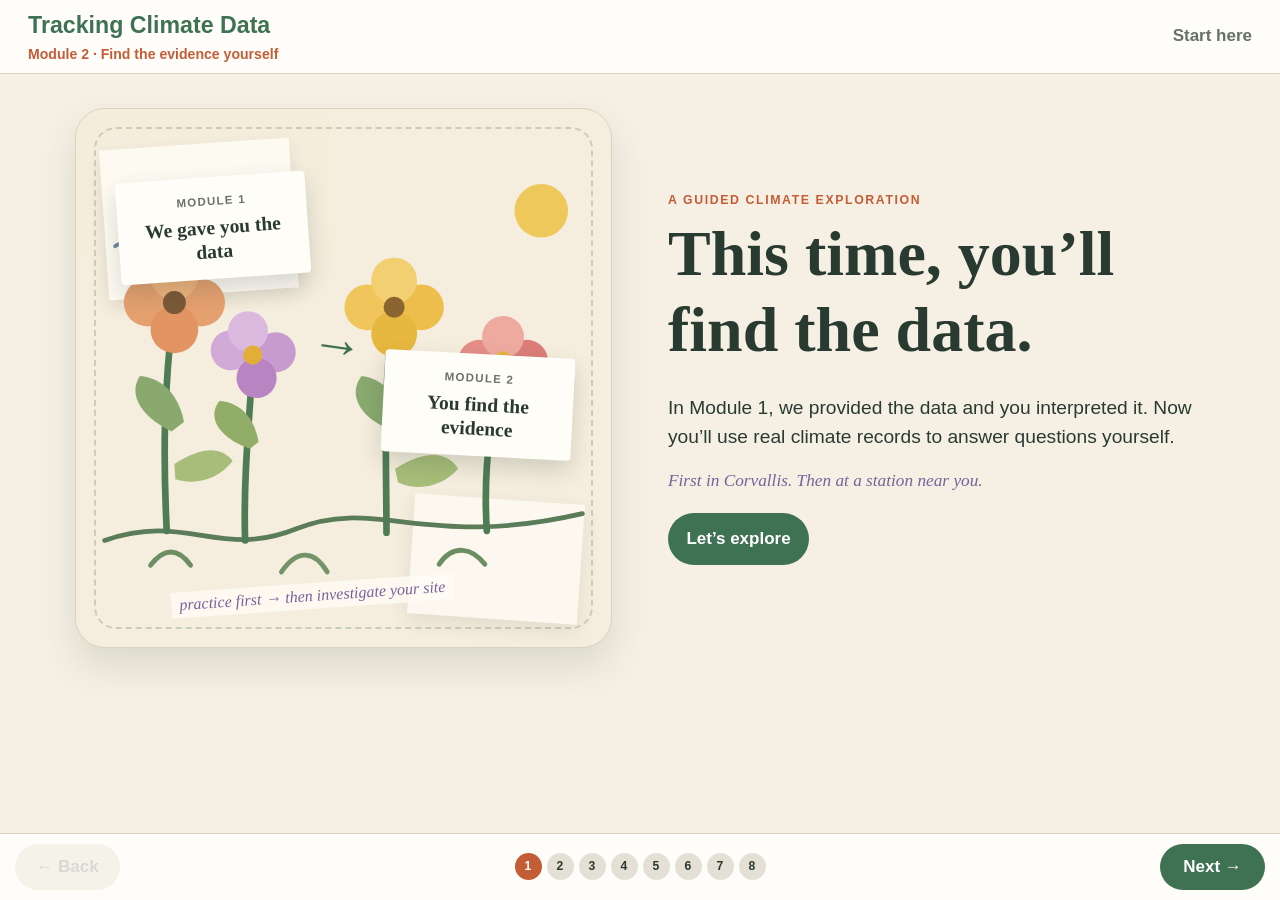
==== index.html @ 6764ec67 "Add files via upload" ====
<!doctype html><html lang="en"><head><meta charset="utf-8"><meta name="viewport" content="width=device-width,initial-scale=1">
<title>Tracking Climate Data</title><link rel="stylesheet" href="styles.css"></head><body>
<a class="skip" href="#main">Skip to activity</a>
<header class="top"><div><strong>Tracking Climate Data</strong><span>Module 2 · Find the evidence yourself</span></div><span id="stepName">Start here</span></header>
<main id="main">

<section class="page active intro-page" data-page="0">
 <div class="intro-illustration" aria-hidden="true">
   <div class="paper-layer paper-a"></div>
   <div class="paper-layer paper-b"></div>

   <svg class="garden-svg" viewBox="0 0 560 520" role="presentation">
     <path d="M30 430 C115 400 150 450 230 418 C315 384 365 440 530 402" fill="none" stroke="#5b7c59" stroke-width="5" stroke-linecap="round"/>
     <path d="M95 420 C91 340 92 272 102 190" fill="none" stroke="#4f7b55" stroke-width="7" stroke-linecap="round"/>
     <path d="M177 430 C175 360 182 300 185 242" fill="none" stroke="#4f7b55" stroke-width="7" stroke-linecap="round"/>
     <path d="M325 422 C325 350 321 270 332 195" fill="none" stroke="#4f7b55" stroke-width="7" stroke-linecap="round"/>
     <path d="M430 420 C426 356 433 302 447 248" fill="none" stroke="#4f7b55" stroke-width="7" stroke-linecap="round"/>

     <path d="M100 316 C65 299 55 275 67 258 C91 260 108 279 113 306" fill="#89a96f"/>
     <path d="M103 350 C135 330 153 333 164 347 C150 365 127 373 104 366" fill="#a7bd79"/>
     <path d="M182 334 C146 321 138 299 150 284 C171 285 187 301 191 327" fill="#92ad68"/>
     <path d="M330 315 C292 299 286 274 299 258 C323 261 340 281 341 308" fill="#89a96f"/>
     <path d="M334 355 C369 333 390 339 400 355 C385 372 360 380 337 369" fill="#a7bd79"/>
     <path d="M444 332 C408 318 402 294 414 279 C438 282 452 300 456 327" fill="#94b078"/>

     <g transform="translate(103 181)">
       <circle r="22" fill="#d88f61"/>
       <circle cx="-28" cy="0" r="25" fill="#e4a06f"/>
       <circle cx="28" cy="0" r="25" fill="#e4a06f"/>
       <circle cx="0" cy="-28" r="25" fill="#efb37c"/>
       <circle cx="0" cy="28" r="25" fill="#e39463"/>
       <circle r="12" fill="#7a5938"/>
     </g>

     <g transform="translate(185 236)">
       <circle r="18" fill="#c192c8"/>
       <circle cx="-23" cy="-5" r="21" fill="#d1a9d6"/>
       <circle cx="24" cy="-3" r="21" fill="#c89bcf"/>
       <circle cx="-5" cy="-25" r="21" fill="#dbb9df"/>
       <circle cx="4" cy="24" r="21" fill="#b984c2"/>
       <circle r="10" fill="#e3ad39"/>
     </g>

     <g transform="translate(333 186)">
       <circle r="20" fill="#e3ad39"/>
       <circle cx="-28" cy="0" r="24" fill="#f0c65c"/>
       <circle cx="28" cy="0" r="24" fill="#edbe4b"/>
       <circle cx="0" cy="-28" r="24" fill="#f2cf70"/>
       <circle cx="0" cy="28" r="24" fill="#e7b83f"/>
       <circle r="11" fill="#8b6530"/>
     </g>

     <g transform="translate(447 242)">
       <circle r="18" fill="#d96f6a"/>
       <circle cx="-25" cy="0" r="22" fill="#e58e88"/>
       <circle cx="25" cy="0" r="22" fill="#dc7d78"/>
       <circle cx="0" cy="-25" r="22" fill="#efaaa0"/>
       <circle cx="0" cy="25" r="22" fill="#d96f6a"/>
       <circle r="10" fill="#e8b242"/>
     </g>

     <path d="M78 456 C92 438 106 437 120 456" fill="none" stroke="#6d8e62" stroke-width="5" stroke-linecap="round"/>
     <path d="M215 463 C232 438 250 441 263 463" fill="none" stroke="#739468" stroke-width="5" stroke-linecap="round"/>
     <path d="M380 455 C395 433 415 438 428 455" fill="none" stroke="#6d8e62" stroke-width="5" stroke-linecap="round"/>

     <path d="M41 122 q18 -12 36 0" fill="none" stroke="#6a88a5" stroke-width="4" stroke-linecap="round"/>
     <path d="M49 106 q15 -10 30 0" fill="none" stroke="#6a88a5" stroke-width="4" stroke-linecap="round"/>
     <circle cx="487" cy="85" r="28" fill="#efc85c"/>
     <g fill="#ffffff" opacity=".92">
       <circle cx="130" cy="88" r="23"/><circle cx="157" cy="84" r="30"/><circle cx="185" cy="92" r="22"/>
     </g>
   </svg>

   <div class="intro-card intro-card-one">
     <span>MODULE 1</span>
     <strong>We gave you the data</strong>
   </div>
   <div class="hand-arrow">→</div>
   <div class="intro-card intro-card-two">
     <span>MODULE 2</span>
     <strong>You find the evidence</strong>
   </div>
   <div class="pencil-note">practice first → then investigate your site</div>
 </div>

 <div class="hero-copy">
   <p class="eyebrow">A guided climate exploration</p>
   <h1>This time, you’ll find the data.</h1>
   <p class="lead">In Module 1, we provided the data and you interpreted it. Now you’ll use real climate records to answer questions yourself.</p>
   <p class="intro-kicker">First in Corvallis. Then at a station near you.</p>
   <button class="primary start">Let’s explore</button>
 </div>
</section>

<section class="page" data-page="1"><div class="wrap floral">
 <div class="flower-corner floral-sprig" aria-hidden="true">
<svg viewBox="0 0 180 150"><path d="M90 145 C92 105 84 70 99 35" fill="none" stroke="#5b7c59" stroke-width="6"/><path d="M90 95 C63 85 55 68 62 55 C81 57 94 69 99 89" fill="#91ad72"/><g transform="translate(101 33)"><circle cx="-18" cy="0" r="18" fill="#e59c78"/><circle cx="18" cy="0" r="18" fill="#d77e69"/><circle cx="0" cy="-18" r="18" fill="#efb091"/><circle cx="0" cy="18" r="18" fill="#d98973"/><circle r="9" fill="#e5b13d"/></g></svg>
</div>
 <p class="eyebrow">Step 1 · Meet the record</p><h1>Start with a weather station</h1>
 <p class="lead short">Weather stations collect observations year after year. Over time, those observations let us explore <strong>how climate has changed.</strong></p>
 <div class="practice-card"><span class="pin">⌖</span><div><small>OUR PRACTICE STATION</small><strong>Corvallis State University</strong><p>We’ll practice here before you choose a station near your own garden.</p></div></div>
 <div class="questions-preview"><p class="hand">Three questions to investigate</p>
  <div><span>🌡️</span><strong>Temperature</strong><p>Has it changed over time?</p></div>
  <div><span>💧</span><strong>Precipitation</strong><p>Has it changed over time?</p></div>
  <div><span>🌱</span><strong>Spring freeze</strong><p>Has its timing changed?</p></div>
 </div>
</div></section>

<section class="page" data-page="2"><div class="wrap floral">
 <div class="leaf-corner floral-sprig" aria-hidden="true">
<svg viewBox="0 0 180 150"><path d="M55 145 C72 103 88 73 123 34" fill="none" stroke="#5b7c59" stroke-width="6"/><path d="M76 102 C47 91 39 72 48 60 C66 60 81 73 87 94" fill="#8daa72"/><path d="M100 76 C124 58 141 61 150 72 C139 88 121 96 103 91" fill="#a3ba79"/><g transform="translate(125 34)"><circle cx="-16" cy="0" r="16" fill="#c99ace"/><circle cx="16" cy="0" r="16" fill="#b985c0"/><circle cx="0" cy="-16" r="16" fill="#d8b2dc"/><circle cx="0" cy="16" r="16" fill="#c18fc8"/><circle r="8" fill="#e4ae3c"/></g></svg>
</div>
 <p class="eyebrow">Step 2 · A quick tour</p><h1>See how xmACIS works</h1>
 <p class="lead short">The video shows you around the tool. <strong>You don’t need to memorize the steps.</strong> We’ll give you the exact settings for each question.</p>
 <div class="video-card"><iframe title="How to explore climate data using xmACIS" src="https://cdnapisec.kaltura.com/p/391241/embedPlaykitJs/uiconf_id/44855082?iframeembed=true&entry_id=1_ipztpux2" allow="autoplay; fullscreen; encrypted-media" allowfullscreen></iframe></div>
 <div class="sticky-note">Keep this activity open while you work in xmACIS. You can come back to the video anytime.</div>
</div></section>

<section class="page" data-page="3"><div class="wrap">
 <div class="mission-heading temp"><div class="flower-line" aria-hidden="true">✿ ─── ❀</div><p class="eyebrow">Corvallis · Question 1</p><h1>Has temperature changed over time?</h1></div>
 <div class="research-grid"><div class="recipe">
  <span class="tape" aria-hidden="true"></span><p class="hand">Set up your graph</p>
  <ol><li><b>Station</b><span>Corvallis State University</span></li><li><b>Product</b><span>Seasonal Time Series</span></li><li><b>Variable</b><span>Average Temperature</span></li><li><b>Season</b><span>Annual</span></li><li><b>Years</b><span>Use the longest available record</span></li><li><b>Graph</b><span>Turn on the trend line</span></li></ol>
  <a class="primary linkbtn" href="https://xmacis.rcc-acis.org/" target="_blank" rel="noopener">Open xmACIS ↗</a>
 </div><div class="observe-card"><span class="stamp">Look at your graph</span><h2>What does the long-term record suggest?</h2>
 <div class="answers" data-q="temp"><button data-ok="true">Overall temperatures have increased</button><button>Overall temperatures have decreased</button><button>No clear long-term change</button><button>I’m not sure</button></div><div class="feedback" id="temp-feedback"></div>
 </div></div>
</div></section>

<section class="page" data-page="4"><div class="wrap">
 <div class="mission-heading rain"><div class="flower-line" aria-hidden="true">❀ ─── ✿</div><p class="eyebrow">Corvallis · Question 2</p><h1>Has precipitation changed over time?</h1></div>
 <div class="research-grid"><div class="recipe">
  <span class="tape"></span><p class="hand">Keep most settings</p><div class="keep">Same station · Same long record</div>
  <p class="change-label">CHANGE THIS:</p><div class="setting-change"><small>Variable</small><strong>Total Precipitation</strong></div>
  <p class="hint">Look across the whole record. Don’t let one especially wet or dry year make the decision for you.</p>
  <a class="primary linkbtn" href="https://xmacis.rcc-acis.org/" target="_blank" rel="noopener">Back to xmACIS ↗</a>
 </div><div class="observe-card"><span class="stamp">Look at your graph</span><h2>Which description fits best?</h2>
 <div class="answers" data-q="precip"><button>Overall precipitation has increased</button><button>Overall precipitation has decreased</button><button data-ok="true">There is lots of year-to-year variability and the long-term change is less clear</button><button>I’m not sure</button></div><div class="feedback" id="precip-feedback"></div>
 </div></div>
</div></section>

<section class="page" data-page="5"><div class="wrap">
 <div class="mission-heading frost"><div class="flower-line" aria-hidden="true">🌱 ─── ✿</div><p class="eyebrow">Corvallis · Question 3</p><h1>Has the last spring freeze shifted?</h1></div>
 <div class="research-grid"><div class="recipe">
  <span class="tape"></span><p class="hand">Try a different view</p>
  <ol><li><b>Product</b><span>First/Last Dates</span></li><li><b>Temperature</b><span>Minimum temperature</span></li><li><b>Threshold</b><span>≤ 32°F</span></li><li><b>Occurrence</b><span>Last occurrence</span></li><li><b>Graph</b><span>Show the trend</span></li></ol>
  <a class="primary linkbtn" href="https://xmacis.rcc-acis.org/" target="_blank" rel="noopener">Open xmACIS ↗</a>
 </div><div class="observe-card"><span class="stamp">Look across the years</span><h2>What do you notice about the timing?</h2>
 <div class="answers" data-q="frost"><button>It has generally shifted earlier</button><button>It has generally shifted later</button><button>It varies a lot and I don’t see a clear shift</button><button>I’m not sure yet</button></div>
 <div class="feedback" id="frost-feedback"></div><p class="gentle">There may not be a perfectly tidy pattern. That’s okay—climate records often contain plenty of year-to-year variability.</p>
 </div></div>
</div></section>

<section class="page" data-page="6"><div class="wrap floral">
 <div class="bouquet floral-border" aria-hidden="true">
<svg viewBox="0 0 500 110">
<path d="M30 90 C130 55 195 105 278 72 C355 41 398 84 470 52" fill="none" stroke="#6f9165" stroke-width="5" stroke-linecap="round"/>
<g transform="translate(95 65)"><circle cx="-18" cy="0" r="18" fill="#e4a17b"/><circle cx="18" cy="0" r="18" fill="#d77e69"/><circle cx="0" cy="-18" r="18" fill="#efb28e"/><circle cx="0" cy="18" r="18" fill="#d98b72"/><circle r="8" fill="#e2af3e"/></g>
<g transform="translate(255 63)"><circle cx="-18" cy="0" r="18" fill="#c99ace"/><circle cx="18" cy="0" r="18" fill="#b985c0"/><circle cx="0" cy="-18" r="18" fill="#d8b2dc"/><circle cx="0" cy="18" r="18" fill="#c18fc8"/><circle r="8" fill="#e4ae3c"/></g>
<g transform="translate(410 48)"><circle cx="-18" cy="0" r="18" fill="#efc459"/><circle cx="18" cy="0" r="18" fill="#e5b43d"/><circle cx="0" cy="-18" r="18" fill="#f2d278"/><circle cx="0" cy="18" r="18" fill="#e7ba43"/><circle r="8" fill="#876331"/></g>
</svg></div><p class="eyebrow">Your turn · Bring it home</p><h1>Explore climate change near your garden</h1>
 <p class="lead short">Choose a station near your garden or community. Use the same three questions you practiced with Corvallis.</p>
 <div class="own-tool"><div><p class="hand">Need a reminder?</p><p>The settings are included beside every question below.</p></div><a class="primary linkbtn" href="https://xmacis.rcc-acis.org/" target="_blank" rel="noopener">Find my station ↗</a></div>
 <div class="journal"><span class="stamp">My Field Notebook</span><h2>Climate changes near my garden</h2>
  <label class="textlabel">My station or location<input id="station" type="text" placeholder="Station name or nearby community"></label>
  <div class="local-q"><div class="q-icon">🌡️</div><div><h3>Temperature over time</h3><p class="mini-recipe"><b>Seasonal Time Series</b> → Average Temperature → Annual → longest record → trend</p>
   <fieldset><legend>My record shows:</legend><label><input type="radio" name="lt" value="increased"> Overall increase</label><label><input type="radio" name="lt" value="decreased"> Overall decrease</label><label><input type="radio" name="lt" value="unclear"> No clear trend</label><label><input type="radio" name="lt" value="unsure"> I’m not sure</label></fieldset></div></div>
  <div class="local-q"><div class="q-icon">💧</div><div><h3>Precipitation over time</h3><p class="mini-recipe"><b>Seasonal Time Series</b> → Total Precipitation → Annual → longest record → trend</p>
   <fieldset><legend>My record shows:</legend><label><input type="radio" name="lp" value="increased"> Overall increase</label><label><input type="radio" name="lp" value="decreased"> Overall decrease</label><label><input type="radio" name="lp" value="variable"> Mostly variability / no clear trend</label><label><input type="radio" name="lp" value="unsure"> I’m not sure</label></fieldset></div></div>
  <div class="local-q"><div class="q-icon">🌱</div><div><h3>Last spring freeze</h3><p class="mini-recipe"><b>First/Last Dates</b> → Minimum Temperature → ≤32°F → Last occurrence → trend</p>
   <fieldset><legend>My record shows:</legend><label><input type="radio" name="lf" value="earlier"> Generally earlier</label><label><input type="radio" name="lf" value="later"> Generally later</label><label><input type="radio" name="lf" value="unclear"> No clear shift</label><label><input type="radio" name="lf" value="unavailable"> I couldn’t tell from this record</label></fieldset></div></div>
  <label class="textlabel">What change or pattern stood out most?<textarea id="standout" rows="3"></textarea></label>
  <label class="textlabel">What question does this raise about gardening at your site?<textarea id="gardenq" rows="3"></textarea></label>
  <button class="primary" id="save">Save to my Field Notebook</button><div id="saved" aria-live="polite"></div>
 </div>
</div></section>

<section class="page" data-page="7"><div class="finish">
 <div class="finish-garden" aria-hidden="true">🌱 ✿ ❀ ✿ 🌱</div><p class="eyebrow">You found the evidence</p><h1>Your climate record has a story.</h1>
 <p class="lead">You used real station data to look for changes in temperature, precipitation, and seasonal timing—first with guidance, then at your own site.</p>
 <div class="next-box"><span>COMING NEXT</span><strong>What might those changes mean for garden plants?</strong><p>In Module 3, you’ll connect temperature, precipitation, seasonal shifts, and weather extremes to plant responses.</p></div>
 <button class="secondary restart">Explore again</button>
</div></section>
</main>
<nav class="nav"><button id="back">← Back</button><ol aria-label="Progress"><li class="on">1</li><li>2</li><li>3</li><li>4</li><li>5</li><li>6</li><li>7</li><li>8</li></ol><button id="next">Next →</button></nav>
<script src="app.js"></script></body></html>
---- styles.css ----
:root{--ink:#293b31;--green:#3e7252;--orange:#c45c35;--blue:#4f8293;--gold:#dfa936;--paper:#fffdf7;--cream:#f6f0e4;--pink:#f2d8d2;--lav:#e7dff0;--line:#d8d0c0;--muted:#687168}*{box-sizing:border-box}body{margin:0;background:var(--cream);color:var(--ink);font:17px/1.55 Arial,sans-serif}.skip{position:absolute;left:-9999px}.skip:focus{left:10px;top:10px;background:#fff;padding:10px;z-index:99}.top{height:74px;background:#fffdf9;border-bottom:1px solid var(--line);display:flex;justify-content:space-between;align-items:center;padding:10px 28px}.top div{display:flex;flex-direction:column}.top strong{font-size:1.45rem;color:var(--green)}.top div span{font-size:.88rem;color:var(--orange);font-weight:700}.top>span{font-weight:800;color:var(--muted)}.page{display:none;padding:28px 25px 105px}.page.active{display:block}.wrap{max-width:1050px;margin:auto;position:relative}.eyebrow{text-transform:uppercase;letter-spacing:.13em;color:var(--orange);font-size:.77rem;font-weight:900;margin:0 0 6px}h1,h2,h3{line-height:1.18}h1{font-family:Georgia,serif;font-size:clamp(2.15rem,4vw,3.4rem);margin:.1em 0 .4em}.lead{font-size:1.2rem}.short{max-width:780px}.hand{font:italic 1.25rem Georgia,serif;color:var(--purple,#75639a);font-weight:700}.primary,.secondary,.answers button{font:inherit;font-weight:800;cursor:pointer}.primary{display:inline-block;border:0;border-radius:999px;background:var(--green);color:#fff;padding:.8rem 1.15rem}.secondary{border:2px solid var(--green);background:white;color:var(--green);border-radius:999px;padding:.75rem 1rem}.linkbtn{text-decoration:none}.hero-copy h1{font-size:clamp(2.7rem,5vw,4.3rem)}.scribble{font:italic 1.1rem Georgia;color:#75639a;margin:20px 0}.sun{position:absolute;right:30px;top:25px;font-size:4rem;color:var(--gold)}.cloud{position:absolute;left:40px;top:35px;font-size:4rem;color:white}.stem{position:absolute;bottom:0;width:80px;height:170px;z-index:1}.stem i{position:absolute;width:6px;height:140px;background:var(--green);bottom:0;left:37px}.stem b{position:absolute;font-size:3.8rem;color:var(--orange);top:-10px}.s1{left:12%}.s2{left:40%;height:125px}.s2 b{color:#b58ac5}.s3{right:7%;height:150px}.s3 b{color:#e0a629}.note{position:absolute;background:var(--paper);padding:18px 22px;text-align:center;box-shadow:0 9px 22px #293b3128;z-index:3;font-size:.78rem;letter-spacing:.06em}.note strong{font:700 1.25rem/1.2 Georgia,serif;letter-spacing:0}.n1{left:8%;top:25%;transform:rotate(-5deg)}.n2{right:7%;top:49%;transform:rotate(4deg)}.arrow{position:absolute;left:46%;top:42%;font-size:3.5rem;color:var(--green);font-weight:900;z-index:3}.floral{min-height:520px}.flower-corner{position:absolute;right:15px;top:0;font-size:5rem;color:#d89578;transform:rotate(10deg);opacity:.8}.flower-corner span{font-size:3rem;color:#aa85b7}.leaf-corner{position:absolute;right:20px;top:-15px;font-size:8rem;color:#8aaa77;opacity:.45}.practice-card{max-width:700px;background:var(--paper);border-radius:20px;padding:18px 22px;display:flex;gap:18px;align-items:center;border:1px solid var(--line);box-shadow:0 8px 18px #293b3112}.pin{font-size:2.8rem;color:var(--orange)}.practice-card small{display:block;font-weight:900;letter-spacing:.1em;color:var(--muted)}.practice-card strong{display:block;font:700 1.5rem Georgia}.practice-card p{margin:.3rem 0}.questions-preview{display:grid;grid-template-columns:repeat(3,1fr);gap:14px;margin-top:28px}.questions-preview>.hand{grid-column:1/-1;margin:0}.questions-preview div{background:var(--paper);border-radius:18px;padding:18px;border-bottom:5px solid var(--gold);box-shadow:0 7px 16px #293b3112}.questions-preview span{font-size:2rem}.questions-preview strong{display:block;font-size:1.15rem}.questions-preview p{margin:.2rem 0}.video-card{max-width:900px;background:var(--paper);border:1px solid var(--line);border-radius:22px;padding:12px;box-shadow:0 9px 20px #293b3115}.video-card iframe{width:100%;aspect-ratio:16/9;border:0;border-radius:14px;display:block}.sticky-note{background:#fff0b8;max-width:430px;padding:14px 18px;margin:18px 0 0 auto;transform:rotate(-1deg);box-shadow:0 6px 13px #293b3115;font:italic 1rem Georgia}.mission-heading{padding-left:18px;border-left:7px solid var(--orange);margin-bottom:22px}.mission-heading.rain{border-color:var(--blue)}.mission-heading.frost{border-color:var(--green)}.flower-line{font-size:1.2rem;color:#c97969;letter-spacing:.25em}.research-grid{display:grid;grid-template-columns:.9fr 1.1fr;gap:25px;align-items:start}.recipe,.observe-card{background:var(--paper);border:1px solid var(--line);border-radius:22px;box-shadow:0 10px 23px #293b3115}.recipe{padding:22px;position:relative;transform:rotate(-.35deg)}.tape{position:absolute;width:85px;height:24px;background:#eadca8aa;top:-11px;left:calc(50% - 42px);transform:rotate(2deg)}.recipe ol{list-style:none;padding:0}.recipe li{display:grid;grid-template-columns:105px 1fr;padding:9px 0;border-bottom:1px dashed #d9d0bf}.recipe li b{color:var(--orange)}.keep{background:#e7efe5;padding:12px;border-radius:12px;font-weight:800}.change-label{font-size:.73rem;letter-spacing:.12em;font-weight:900;color:var(--orange);margin:18px 0 5px}.setting-change{background:#e5eff2;border-radius:14px;padding:14px}.setting-change small{display:block}.setting-change strong{font-size:1.25rem}.hint,.gentle{font:italic .98rem Georgia;color:var(--muted)}.observe-card{padding:24px}.stamp{display:inline-block;background:var(--orange);color:white;padding:5px 8px;border-radius:4px;font-size:.7rem;letter-spacing:.1em;text-transform:uppercase;font-weight:900;transform:rotate(-1deg)}.answers{display:grid;gap:9px}.answers button{border:2px solid transparent;background:#f3efe7;color:var(--ink);padding:12px 14px;text-align:left;border-radius:13px}.answers button.correct{background:#e5f1e7;border-color:var(--green)}.answers button.wrong{background:#f7e6e1;border-color:#ad523d}.feedback{margin-top:12px}.bouquet{font-size:3rem;color:#c87769;letter-spacing:.3em}.own-tool{display:flex;justify-content:space-between;align-items:center;background:#e8efe4;border-radius:18px;padding:14px 18px;margin:18px 0}.own-tool p{margin:.1rem}.journal{background:var(--paper);border:1px solid var(--line);border-radius:25px;padding:25px;border-top:8px solid var(--gold);box-shadow:0 12px 28px #293b3117}.journal h2{font:700 2rem Georgia}.local-q{display:grid;grid-template-columns:60px 1fr;gap:15px;padding:20px 0;border-top:1px dashed #cfc5b4}.q-icon{font-size:2.4rem}.local-q h3{margin:.2rem 0;font-size:1.35rem}.mini-recipe{background:#edf2e9;border-radius:10px;padding:9px 12px;font-size:.92rem}.journal fieldset{border:0;padding:0;margin:10px 0}.journal legend{font-weight:900}.journal fieldset label{display:inline-block;background:#f2efe7;border-radius:999px;padding:7px 10px;margin:5px 4px 0 0;cursor:pointer}.textlabel{display:block;font-weight:900;margin:18px 0}.textlabel input,.textlabel textarea{display:block;width:100%;margin-top:6px;padding:11px;border:2px solid #cfc6b6;border-radius:10px;font:inherit}.finish{max-width:850px;margin:35px auto;background:var(--paper);border-radius:30px;padding:35px;text-align:center;box-shadow:0 15px 35px #293b311c}.finish-garden{font-size:2.6rem;letter-spacing:.25em}.next-box{background:#e7efe5;border-radius:18px;padding:18px;text-align:left;margin:25px 0}.next-box span{font-size:.72rem;letter-spacing:.12em;font-weight:900;color:var(--orange)}.next-box strong{display:block;font:700 1.45rem Georgia;margin:4px 0}.nav{position:fixed;bottom:0;left:0;right:0;display:grid;grid-template-columns:105px 1fr 105px;align-items:center;background:#fffdf9f8;border-top:1px solid var(--line);padding:10px 15px;z-index:20}.nav button{border:0;border-radius:999px;padding:10px;font:inherit;font-weight:800;background:#e5e0d5}.nav #next{background:var(--green);color:#fff}.nav button:disabled{opacity:.4}.nav ol{display:flex;list-style:none;justify-content:center;gap:5px;margin:0;padding:0}.nav li{width:27px;height:27px;border-radius:50%;display:grid;place-items:center;background:#e5e0d5;font-size:.76rem;font-weight:900}.nav li.on{background:var(--orange);color:#fff}button:focus-visible,a:focus-visible,input:focus-visible,textarea:focus-visible{outline:3px solid #6d4bc0;outline-offset:2px}@media(max-width:760px){.page{padding:20px 14px 100px}.garden-art{height:310px;margin-bottom:25px}.research-grid,.questions-preview{grid-template-columns:1fr}.questions-preview>.hand{grid-column:auto}.own-tool{display:block}.own-tool .linkbtn{margin-top:10px}.top{padding:9px 13px}.top div span{display:none}.nav{grid-template-columns:72px 1fr 72px;padding:8px 4px}.nav li{width:20px;height:20px;font-size:.68rem}.recipe{transform:none}.local-q{grid-template-columns:1fr}.q-icon{font-size:2rem}}@media(prefers-reduced-motion:reduce){*{scroll-behavior:auto!important}}
/* --- v2 layout correction + illustrated field-journal treatment --- */
.intro-page.active{
  max-width:1180px;
  margin:0 auto;
  min-height:650px;
  display:grid;
  grid-template-columns:minmax(460px, 1fr) minmax(460px, 1fr);
  gap:56px;
  align-items:center;
  padding-top:34px;
}
.intro-illustration{
  position:relative;
  min-width:0;
  height:540px;
  border-radius:30px;
  overflow:hidden;
  background:#f5eddd;
  box-shadow:0 18px 38px rgba(41,59,49,.13);
  border:1px solid #ddd1bc;
}
.intro-illustration:after{
  content:"";
  position:absolute;
  inset:18px;
  border:2px dashed rgba(90,123,86,.27);
  border-radius:22px;
  pointer-events:none;
}
.paper-layer{
  position:absolute;
  background:#fffdf7;
  box-shadow:0 7px 18px rgba(41,59,49,.12);
}
.paper-a{width:190px;height:150px;left:28px;top:35px;transform:rotate(-4deg);opacity:.8}
.paper-b{width:170px;height:120px;right:30px;bottom:28px;transform:rotate(4deg);opacity:.72}
.garden-svg{position:absolute;inset:0;width:100%;height:100%;z-index:1}
.intro-card{
  position:absolute;
  z-index:4;
  background:#fffdf8;
  width:190px;
  padding:16px 18px;
  border-radius:4px;
  box-shadow:0 10px 22px rgba(41,59,49,.18);
  text-align:center;
}
.intro-card span{
  display:block;
  font-size:.72rem;
  letter-spacing:.11em;
  font-weight:900;
  color:#6b736b;
  margin-bottom:5px;
}
.intro-card strong{
  display:block;
  font:700 1.22rem/1.22 Georgia,serif;
  color:#293b31;
}
.intro-card-one{left:42px;top:68px;transform:rotate(-4deg)}
.intro-card-two{right:38px;top:245px;transform:rotate(3deg)}
.hand-arrow{
  position:absolute;
  z-index:5;
  left:44%;
  top:205px;
  font:700 3.3rem Georgia,serif;
  color:#3e7252;
  transform:rotate(8deg);
}
.pencil-note{
  position:absolute;
  z-index:4;
  left:95px;
  bottom:38px;
  font:italic 1rem Georgia,serif;
  color:#75639a;
  transform:rotate(-4deg);
  background:#fffdf7cc;
  padding:4px 8px;
}
.hero-copy{
  min-width:0;
  max-width:560px;
  justify-self:start;
}
.hero-copy .lead{
  max-width:530px;
  font-size:1.2rem;
  line-height:1.55;
}
.intro-kicker{
  font:italic 1.08rem Georgia,serif;
  color:#75639a;
  margin:18px 0 22px;
}
.floral-sprig{
  width:150px;
  height:130px;
  opacity:.9;
  pointer-events:none;
}
.floral-sprig svg,.floral-border svg{width:100%;height:100%;display:block}
.flower-corner{right:-5px;top:-10px}
.leaf-corner{right:-8px;top:-16px}
.floral-border{
  width:min(520px,92%);
  height:105px;
  margin:-5px auto 0;
}
.mission-heading{
  position:relative;
  overflow:visible;
}
.mission-heading:after{
  content:"";
  position:absolute;
  width:64px;height:64px;
  right:14px;top:-3px;
  border-radius:50% 48% 50% 45%;
  background:
    radial-gradient(circle at center,#e5b13d 0 13%,transparent 14%),
    radial-gradient(circle at 50% 10%,#e6a080 0 18%,transparent 19%),
    radial-gradient(circle at 87% 38%,#d98472 0 18%,transparent 19%),
    radial-gradient(circle at 73% 82%,#e5a18a 0 18%,transparent 19%),
    radial-gradient(circle at 26% 82%,#c89acb 0 18%,transparent 19%),
    radial-gradient(circle at 12% 38%,#d7b0d8 0 18%,transparent 19%);
  opacity:.86;
  transform:rotate(8deg);
}
.questions-preview div:nth-of-type(1){border-bottom-color:#d98472}
.questions-preview div:nth-of-type(2){border-bottom-color:#4f8293}
.questions-preview div:nth-of-type(3){border-bottom-color:#88a96f}

@media(max-width:980px){
  .intro-page.active{
    grid-template-columns:1fr;
    max-width:800px;
    gap:30px;
  }
  .intro-illustration{height:450px}
  .hero-copy{max-width:none}
}
@media(max-width:620px){
  .intro-page.active{padding:18px 14px 100px;display:block}
  .intro-illustration{height:360px;margin-bottom:26px}
  .intro-card{width:150px;padding:11px}
  .intro-card strong{font-size:1rem}
  .intro-card-one{left:22px;top:48px}
  .intro-card-two{right:20px;top:175px}
  .hand-arrow{left:45%;top:145px;font-size:2.5rem}
  .pencil-note{left:28px;bottom:20px;font-size:.87rem}
}
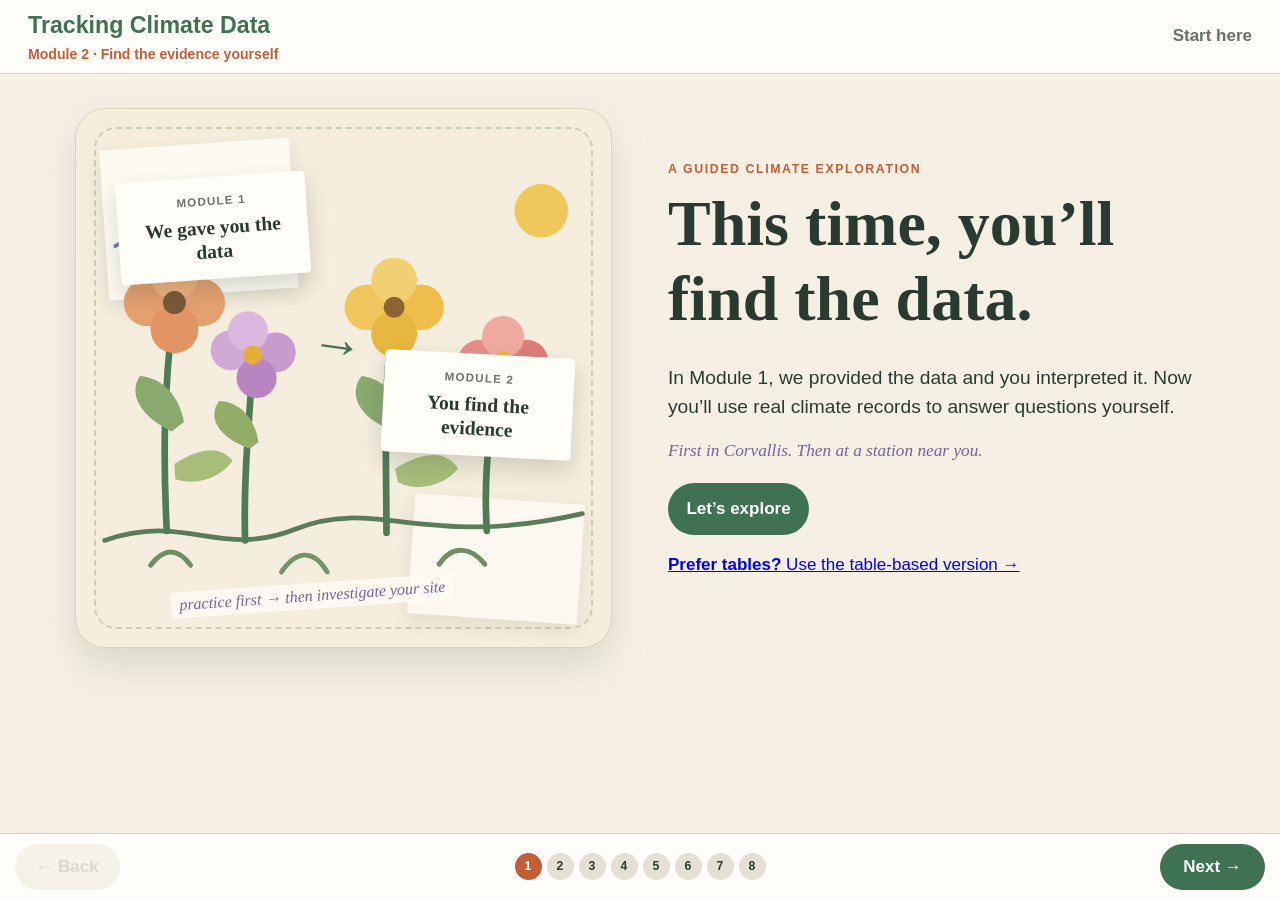
==== commit 94dd1630: "Add files via upload" ====
--- a/index.html
+++ b/index.html
@@ -89,6 +89,7 @@
    <p class="lead">In Module 1, we provided the data and you interpreted it. Now you’ll use real climate records to answer questions yourself.</p>
    <p class="intro-kicker">First in Corvallis. Then at a station near you.</p>
    <button class="primary start">Let’s explore</button>
+<p class="alt-route"><a href="table/index.html"><strong>Prefer tables?</strong> Use the table-based version →</a></p>
  </div>
 </section>
 
@@ -102,7 +103,7 @@
  <div class="questions-preview"><p class="hand">Three questions to investigate</p>
   <div><span>🌡️</span><strong>Temperature</strong><p>Has it changed over time?</p></div>
   <div><span>💧</span><strong>Precipitation</strong><p>Has it changed over time?</p></div>
-  <div><span>🌱</span><strong>Spring freeze</strong><p>Has its timing changed?</p></div>
+  <div><span>🌼</span><strong>Seasons</strong><p>Does temperature change look the same in spring and summer?</p></div>
  </div>
 </div></section>
 
@@ -110,17 +111,26 @@
  <div class="leaf-corner floral-sprig" aria-hidden="true">
 <svg viewBox="0 0 180 150"><path d="M55 145 C72 103 88 73 123 34" fill="none" stroke="#5b7c59" stroke-width="6"/><path d="M76 102 C47 91 39 72 48 60 C66 60 81 73 87 94" fill="#8daa72"/><path d="M100 76 C124 58 141 61 150 72 C139 88 121 96 103 91" fill="#a3ba79"/><g transform="translate(125 34)"><circle cx="-16" cy="0" r="16" fill="#c99ace"/><circle cx="16" cy="0" r="16" fill="#b985c0"/><circle cx="0" cy="-16" r="16" fill="#d8b2dc"/><circle cx="0" cy="16" r="16" fill="#c18fc8"/><circle r="8" fill="#e4ae3c"/></g></svg>
 </div>
- <p class="eyebrow">Step 2 · A quick tour</p><h1>See how xmACIS works</h1>
- <p class="lead short">The video shows you around the tool. <strong>You don’t need to memorize the steps.</strong> We’ll give you the exact settings for each question.</p>
- <div class="video-card"><iframe title="How to explore climate data using xmACIS" src="https://cdnapisec.kaltura.com/p/391241/embedPlaykitJs/uiconf_id/44855082?iframeembed=true&entry_id=1_ipztpux2" allow="autoplay; fullscreen; encrypted-media" allowfullscreen></iframe></div>
- <div class="sticky-note">Keep this activity open while you work in xmACIS. You can come back to the video anytime.</div>
+ <p class="eyebrow">Step 2 · Watch one example</p><h1>See how to find the temperature record</h1>
+ <p class="lead short">Follow along as the video shows how to find <strong>Corvallis State University</strong> and create a <strong>Seasonal Time Series</strong> for annual average temperature.</p>
+ <div class="video-card"><iframe id="kaltura_player" src='https://cdnapisec.kaltura.com/p/391241/embedPlaykitJs/uiconf_id/44855082?iframeembed=true&amp;entry_id=1_53ch9qjz&amp;config%5Bprovider%5D=%7B%22widgetId%22%3A%221_22btb15p%22%7D&amp;config%5Bplayback%5D=%7B%22startTime%22%3A0%7D'  style="width: 400px;height: 225px;border: 0;" allowfullscreen webkitallowfullscreen mozAllowFullScreen allow="autoplay *; fullscreen *; encrypted-media *" sandbox="allow-downloads allow-forms allow-same-origin allow-scripts allow-top-navigation allow-pointer-lock allow-popups allow-modals allow-orientation-lock allow-popups-to-escape-sandbox allow-presentation allow-top-navigation-by-user-activation" title="Module 2 Tracking Climate Data"></iframe></div>
+ <div class="sticky-note"><strong>Next:</strong> you’ll recreate the same graph yourself—then use what you learned to investigate new climate questions.</div>
 </div></section>
 
 <section class="page" data-page="3"><div class="wrap">
  <div class="mission-heading temp"><div class="flower-line" aria-hidden="true">✿ ─── ❀</div><p class="eyebrow">Corvallis · Question 1</p><h1>Has temperature changed over time?</h1></div>
- <div class="research-grid"><div class="recipe">
-  <span class="tape" aria-hidden="true"></span><p class="hand">Set up your graph</p>
-  <ol><li><b>Station</b><span>Corvallis State University</span></li><li><b>Product</b><span>Seasonal Time Series</span></li><li><b>Variable</b><span>Average Temperature</span></li><li><b>Season</b><span>Annual</span></li><li><b>Years</b><span>Use the longest available record</span></li><li><b>Graph</b><span>Turn on the trend line</span></li></ol>
+ <div class="research-grid"><div class="recipe try-card">
+  <span class="tape" aria-hidden="true"></span>
+  <p class="hand">Now you try</p>
+  <h2>Re-create the graph from the video.</h2>
+  <p>Open xmACIS and make the annual average temperature graph for Corvallis yourself.</p>
+  <div class="reminder-box">
+    <span>NEED A REMINDER?</span>
+    <p><strong>Single-Station → Seasonal Time Series</strong></p>
+    <p>Average Temperature → Annual</p>
+    <p>Station Selection: <strong>SEARCH → 97331 → Go → Corvallis State University</strong></p>
+  </div>
+  <p class="hint">Use the long record and display the trend so you can look beyond individual years.</p>
   <a class="primary linkbtn" href="https://xmacis.rcc-acis.org/" target="_blank" rel="noopener">Open xmACIS ↗</a>
  </div><div class="observe-card"><span class="stamp">Look at your graph</span><h2>What does the long-term record suggest?</h2>
  <div class="answers" data-q="temp"><button data-ok="true">Overall temperatures have increased</button><button>Overall temperatures have decreased</button><button>No clear long-term change</button><button>I’m not sure</button></div><div class="feedback" id="temp-feedback"></div>
@@ -128,11 +138,14 @@
 </div></section>
 
 <section class="page" data-page="4"><div class="wrap">
- <div class="mission-heading rain"><div class="flower-line" aria-hidden="true">❀ ─── ✿</div><p class="eyebrow">Corvallis · Question 2</p><h1>Has precipitation changed over time?</h1></div>
+ <div class="mission-heading rain"><div class="flower-line" aria-hidden="true">❀ ─── ✿</div><p class="eyebrow">Corvallis · Question 2</p><h1>Now change the question.</h1><p class="lead short">You know how to create a Seasonal Time Series. Use the same tool to investigate: <strong>Has annual precipitation changed over time in Corvallis?</strong></p></div>
  <div class="research-grid"><div class="recipe">
-  <span class="tape"></span><p class="hand">Keep most settings</p><div class="keep">Same station · Same long record</div>
-  <p class="change-label">CHANGE THIS:</p><div class="setting-change"><small>Variable</small><strong>Total Precipitation</strong></div>
-  <p class="hint">Look across the whole record. Don’t let one especially wet or dry year make the decision for you.</p>
+  <span class="tape"></span>
+  <p class="hand">Use what you just learned</p>
+  <div class="keep"><strong>Keep:</strong> Corvallis State University · Seasonal Time Series · Annual · long record</div>
+  <p class="change-label">CHANGE THE VARIABLE:</p>
+  <div class="setting-change"><small>Choose</small><strong>Total Precipitation</strong></div>
+  <p class="hint">Display the graph and trend again. Look across the whole record rather than focusing on one especially wet or dry year.</p>
   <a class="primary linkbtn" href="https://xmacis.rcc-acis.org/" target="_blank" rel="noopener">Back to xmACIS ↗</a>
  </div><div class="observe-card"><span class="stamp">Look at your graph</span><h2>Which description fits best?</h2>
  <div class="answers" data-q="precip"><button>Overall precipitation has increased</button><button>Overall precipitation has decreased</button><button data-ok="true">There is lots of year-to-year variability and the long-term change is less clear</button><button>I’m not sure</button></div><div class="feedback" id="precip-feedback"></div>
@@ -140,15 +153,20 @@
 </div></section>
 
 <section class="page" data-page="5"><div class="wrap">
- <div class="mission-heading frost"><div class="flower-line" aria-hidden="true">🌱 ─── ✿</div><p class="eyebrow">Corvallis · Question 3</p><h1>Has the last spring freeze shifted?</h1></div>
- <div class="research-grid"><div class="recipe">
-  <span class="tape"></span><p class="hand">Try a different view</p>
-  <ol><li><b>Product</b><span>First/Last Dates</span></li><li><b>Temperature</b><span>Minimum temperature</span></li><li><b>Threshold</b><span>≤ 32°F</span></li><li><b>Occurrence</b><span>Last occurrence</span></li><li><b>Graph</b><span>Show the trend</span></li></ol>
-  <a class="primary linkbtn" href="https://xmacis.rcc-acis.org/" target="_blank" rel="noopener">Open xmACIS ↗</a>
- </div><div class="observe-card"><span class="stamp">Look across the years</span><h2>What do you notice about the timing?</h2>
- <div class="answers" data-q="frost"><button>It has generally shifted earlier</button><button>It has generally shifted later</button><button>It varies a lot and I don’t see a clear shift</button><button>I’m not sure yet</button></div>
- <div class="feedback" id="frost-feedback"></div><p class="gentle">There may not be a perfectly tidy pattern. That’s okay—climate records often contain plenty of year-to-year variability.</p>
- </div></div>
+<div class="mission-heading frost"><div class="flower-line" aria-hidden="true">🌷 ─── ☀️</div><p class="eyebrow">Corvallis · Question 3</p>
+<h1>Does temperature change look the same in every season?</h1>
+<p class="lead short">An annual average combines the whole year. Now you’ll zoom in and compare <strong>spring</strong> with <strong>summer</strong>.</p></div>
+<div class="regression-note"><div class="regression-sketch" aria-hidden="true"><svg viewBox="0 0 240 105"><g fill="#8aa6ad"><circle cx="18" cy="74" r="5"/><circle cx="42" cy="55" r="5"/><circle cx="66" cy="69" r="5"/><circle cx="91" cy="47" r="5"/><circle cx="117" cy="58" r="5"/><circle cx="143" cy="38" r="5"/><circle cx="168" cy="49" r="5"/><circle cx="194" cy="25" r="5"/><circle cx="220" cy="34" r="5"/></g><path d="M14 72 L225 29" stroke="#c45c35" stroke-width="5" stroke-linecap="round"/></svg></div>
+<div><p class="hand">What does a regression line show?</p><p>Yearly temperatures bounce up and down. A regression line helps you see the <strong>overall direction across the whole record.</strong></p>
+<div class="trend-key"><span>↗ generally increasing</span><span>→ little overall change</span><span>↘ generally decreasing</span></div>
+<p class="hint">It doesn’t mean every year follows the line. Individual years can still be warmer or cooler.</p></div></div>
+<div class="season-steps">
+<article class="season-card spring-card"><span class="season-number">1</span><div class="season-art" aria-hidden="true">🌷</div><p class="eyebrow">First</p><h2>Look at spring</h2><p>Keep <strong>Average Temperature → Mean</strong>.</p><div class="setting-change"><small>Period of interest</small><strong>Spring (Mar–May)</strong></div><p>Add the <strong>Regression Line</strong>. Notice its overall direction.</p></article>
+<article class="season-card summer-card"><span class="season-number">2</span><div class="season-art" aria-hidden="true">☀️</div><p class="eyebrow">Then</p><h2>Change to summer</h2><p>Keep everything else the same.</p><div class="setting-change"><small>Change only</small><strong>Summer (Jun–Aug)</strong></div><p>Look at the regression line again. How does it compare with spring?</p></article>
+</div>
+<div class="center-link"><a class="primary linkbtn" href="https://xmacis.rcc-acis.org/" target="_blank" rel="noopener">Compare the seasons in xmACIS ↗</a></div>
+<div class="observe-card season-question"><span class="stamp">Compare what you found</span><h2>Which statement best describes the two regression lines?</h2>
+<div class="answers" data-q="seasons"><button>Spring and summer show about the same long-term change</button><button data-ok="true">Summer shows a stronger warming trend than spring</button><button>Spring shows a stronger warming trend than summer</button><button>Neither season shows much long-term change</button></div><div class="feedback" id="seasons-feedback"></div></div>
 </div></section>
 
 <section class="page" data-page="6"><div class="wrap floral">
@@ -160,15 +178,14 @@
 <g transform="translate(410 48)"><circle cx="-18" cy="0" r="18" fill="#efc459"/><circle cx="18" cy="0" r="18" fill="#e5b43d"/><circle cx="0" cy="-18" r="18" fill="#f2d278"/><circle cx="0" cy="18" r="18" fill="#e7ba43"/><circle r="8" fill="#876331"/></g>
 </svg></div><p class="eyebrow">Your turn · Bring it home</p><h1>Explore climate change near your garden</h1>
  <p class="lead short">Choose a station near your garden or community. Use the same three questions you practiced with Corvallis.</p>
- <div class="own-tool"><div><p class="hand">Need a reminder?</p><p>The settings are included beside every question below.</p></div><a class="primary linkbtn" href="https://xmacis.rcc-acis.org/" target="_blank" rel="noopener">Find my station ↗</a></div>
+ <div class="own-tool"><div><p class="hand">First, find your station</p><p>Under <strong>Station Selection</strong>, choose <strong>SEARCH</strong>, enter your ZIP code, and click <strong>Go</strong>. Choose a nearby station from the results. The settings for each climate question are included below.</p></div><a class="primary linkbtn" href="https://xmacis.rcc-acis.org/" target="_blank" rel="noopener">Find my station ↗</a></div>
  <div class="journal"><span class="stamp">My Field Notebook</span><h2>Climate changes near my garden</h2>
   <label class="textlabel">My station or location<input id="station" type="text" placeholder="Station name or nearby community"></label>
   <div class="local-q"><div class="q-icon">🌡️</div><div><h3>Temperature over time</h3><p class="mini-recipe"><b>Seasonal Time Series</b> → Average Temperature → Annual → longest record → trend</p>
    <fieldset><legend>My record shows:</legend><label><input type="radio" name="lt" value="increased"> Overall increase</label><label><input type="radio" name="lt" value="decreased"> Overall decrease</label><label><input type="radio" name="lt" value="unclear"> No clear trend</label><label><input type="radio" name="lt" value="unsure"> I’m not sure</label></fieldset></div></div>
   <div class="local-q"><div class="q-icon">💧</div><div><h3>Precipitation over time</h3><p class="mini-recipe"><b>Seasonal Time Series</b> → Total Precipitation → Annual → longest record → trend</p>
    <fieldset><legend>My record shows:</legend><label><input type="radio" name="lp" value="increased"> Overall increase</label><label><input type="radio" name="lp" value="decreased"> Overall decrease</label><label><input type="radio" name="lp" value="variable"> Mostly variability / no clear trend</label><label><input type="radio" name="lp" value="unsure"> I’m not sure</label></fieldset></div></div>
-  <div class="local-q"><div class="q-icon">🌱</div><div><h3>Last spring freeze</h3><p class="mini-recipe"><b>First/Last Dates</b> → Minimum Temperature → ≤32°F → Last occurrence → trend</p>
-   <fieldset><legend>My record shows:</legend><label><input type="radio" name="lf" value="earlier"> Generally earlier</label><label><input type="radio" name="lf" value="later"> Generally later</label><label><input type="radio" name="lf" value="unclear"> No clear shift</label><label><input type="radio" name="lf" value="unavailable"> I couldn’t tell from this record</label></fieldset></div></div>
+  <div class="local-q"><div class="q-icon">🌷☀️</div><div><h3>Spring compared with summer</h3><p class="mini-recipe"><b>Average Temperature → Mean</b> → compare Spring (Mar–May) with Summer (Jun–Aug) → add Regression Line</p><fieldset><legend>At my station:</legend><label><input type="radio" name="lf" value="summer"> Summer shows stronger warming</label><label><input type="radio" name="lf" value="spring"> Spring shows stronger warming</label><label><input type="radio" name="lf" value="similar"> The seasons look similar</label><label><input type="radio" name="lf" value="unclear"> I don’t see a clear pattern</label></fieldset></div></div>
   <label class="textlabel">What change or pattern stood out most?<textarea id="standout" rows="3"></textarea></label>
   <label class="textlabel">What question does this raise about gardening at your site?<textarea id="gardenq" rows="3"></textarea></label>
   <button class="primary" id="save">Save to my Field Notebook</button><div id="saved" aria-live="polite"></div>
@@ -177,7 +194,7 @@
 
 <section class="page" data-page="7"><div class="finish">
  <div class="finish-garden" aria-hidden="true">🌱 ✿ ❀ ✿ 🌱</div><p class="eyebrow">You found the evidence</p><h1>Your climate record has a story.</h1>
- <p class="lead">You used real station data to look for changes in temperature, precipitation, and seasonal timing—first with guidance, then at your own site.</p>
+ <p class="lead">You used real station data to look for changes in temperature, precipitation, and seasonal patterns—first with guidance, then at your own site.</p>
  <div class="next-box"><span>COMING NEXT</span><strong>What might those changes mean for garden plants?</strong><p>In Module 3, you’ll connect temperature, precipitation, seasonal shifts, and weather extremes to plant responses.</p></div>
  <button class="secondary restart">Explore again</button>
 </div></section>
--- a/styles.css
+++ b/styles.css
@@ -153,3 +153,8 @@
   .hand-arrow{left:45%;top:145px;font-size:2.5rem}
   .pencil-note{left:28px;bottom:20px;font-size:.87rem}
 }
+
+.try-card h2{font:700 1.45rem Georgia,serif;margin:.2rem 0 .55rem}
+.reminder-box{background:#fff3c9;border:1px solid #e3cf8a;border-radius:14px;padding:14px 16px;margin:18px 0;box-shadow:inset 0 0 0 3px #fff9e7}
+.reminder-box>span{font-size:.7rem;letter-spacing:.12em;font-weight:900;color:#a04f32}
+.reminder-box p{margin:.4rem 0;line-height:1.4}
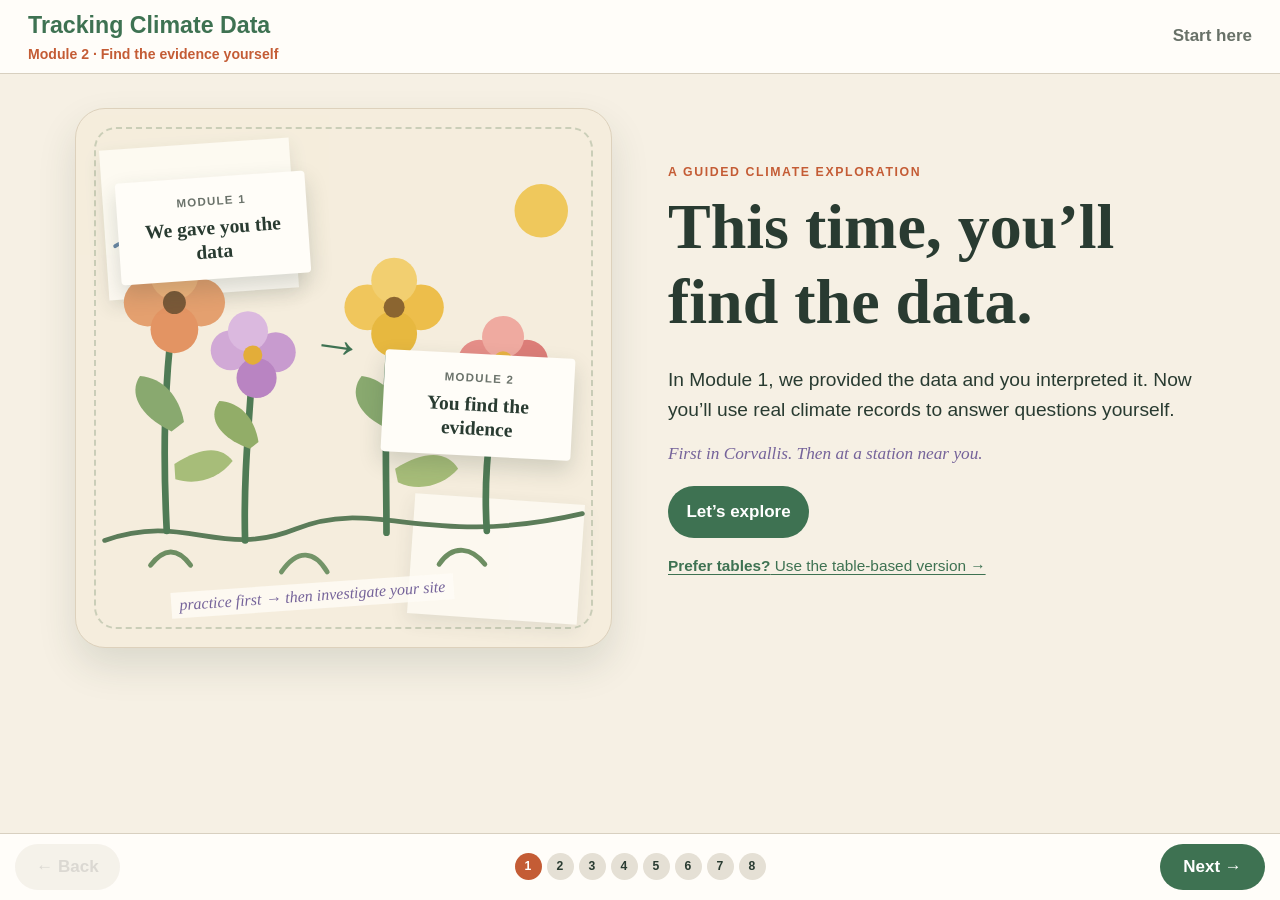
==== commit 318860df: "Add files via upload" ====
--- a/index.html
+++ b/index.html
@@ -102,8 +102,8 @@
  <div class="practice-card"><span class="pin">⌖</span><div><small>OUR PRACTICE STATION</small><strong>Corvallis State University</strong><p>We’ll practice here before you choose a station near your own garden.</p></div></div>
  <div class="questions-preview"><p class="hand">Three questions to investigate</p>
   <div><span>🌡️</span><strong>Temperature</strong><p>Has it changed over time?</p></div>
+  <div><span>🌼</span><strong>Seasons</strong><p>Does temperature change look the same in spring and summer?</p></div>
   <div><span>💧</span><strong>Precipitation</strong><p>Has it changed over time?</p></div>
-  <div><span>🌼</span><strong>Seasons</strong><p>Does temperature change look the same in spring and summer?</p></div>
  </div>
 </div></section>
 
@@ -113,12 +113,12 @@
 </div>
  <p class="eyebrow">Step 2 · Watch one example</p><h1>See how to find the temperature record</h1>
  <p class="lead short">Follow along as the video shows how to find <strong>Corvallis State University</strong> and create a <strong>Seasonal Time Series</strong> for annual average temperature.</p>
- <div class="video-card"><iframe id="kaltura_player" src='https://cdnapisec.kaltura.com/p/391241/embedPlaykitJs/uiconf_id/44855082?iframeembed=true&amp;entry_id=1_53ch9qjz&amp;config%5Bprovider%5D=%7B%22widgetId%22%3A%221_22btb15p%22%7D&amp;config%5Bplayback%5D=%7B%22startTime%22%3A0%7D'  style="width: 400px;height: 225px;border: 0;" allowfullscreen webkitallowfullscreen mozAllowFullScreen allow="autoplay *; fullscreen *; encrypted-media *" sandbox="allow-downloads allow-forms allow-same-origin allow-scripts allow-top-navigation allow-pointer-lock allow-popups allow-modals allow-orientation-lock allow-popups-to-escape-sandbox allow-presentation allow-top-navigation-by-user-activation" title="Module 2 Tracking Climate Data"></iframe></div>
+ <div class="video-card"><iframe id="kaltura_player" src='https://cdnapisec.kaltura.com/p/391241/embedPlaykitJs/uiconf_id/44855082?iframeembed=true&amp;entry_id=1_53ch9qjz&amp;config%5Bprovider%5D=%7B%22widgetId%22%3A%221_22btb15p%22%7D&amp;config%5Bplayback%5D=%7B%22startTime%22%3A0%7D' style="width: 100%; max-width: 800px; aspect-ratio: 16 / 9; height: auto; border: 0; display: block; margin: 0 auto;" allowfullscreen webkitallowfullscreen mozAllowFullScreen allow="autoplay *; fullscreen *; encrypted-media *" sandbox="allow-downloads allow-forms allow-same-origin allow-scripts allow-top-navigation allow-pointer-lock allow-popups allow-modals allow-orientation-lock allow-popups-to-escape-sandbox allow-presentation allow-top-navigation-by-user-activation" title="Module 2 Tracking Climate Data"></iframe></div>
  <div class="sticky-note"><strong>Next:</strong> you’ll recreate the same graph yourself—then use what you learned to investigate new climate questions.</div>
 </div></section>
 
 <section class="page" data-page="3"><div class="wrap">
- <div class="mission-heading temp"><div class="flower-line" aria-hidden="true">✿ ─── ❀</div><p class="eyebrow">Corvallis · Question 1</p><h1>Has temperature changed over time?</h1></div>
+ <div class="mission-heading temp"><div class="flower-line" aria-hidden="true">✿ ─── ❀</div><p class="eyebrow">Corvallis · Question 1</p><h1>Has average annual temperature changed over time?</h1></div>
  <div class="research-grid"><div class="recipe try-card">
   <span class="tape" aria-hidden="true"></span>
   <p class="hand">Now you try</p>
@@ -129,44 +129,53 @@
     <p><strong>Single-Station → Seasonal Time Series</strong></p>
     <p>Average Temperature → Annual</p>
     <p>Station Selection: <strong>SEARCH → 97331 → Go → Corvallis State University</strong></p>
+    <p><strong>Options Selection → More Options → add Regression Line</strong></p>
   </div>
-  <p class="hint">Use the long record and display the trend so you can look beyond individual years.</p>
+  <div class="regression-note compact-regression">
+    <div class="regression-sketch" aria-hidden="true">
+      <svg viewBox="0 0 240 105">
+        <g fill="#8aa6ad"><circle cx="18" cy="74" r="5"/><circle cx="42" cy="55" r="5"/><circle cx="66" cy="69" r="5"/><circle cx="91" cy="47" r="5"/><circle cx="117" cy="58" r="5"/><circle cx="143" cy="38" r="5"/><circle cx="168" cy="49" r="5"/><circle cx="194" cy="25" r="5"/><circle cx="220" cy="34" r="5"/></g>
+        <path d="M14 72 L225 29" stroke="#c45c35" stroke-width="5" stroke-linecap="round"/>
+      </svg>
+    </div>
+    <div>
+      <p class="hand">What does a regression line show?</p>
+      <p>A regression line shows the <strong>overall direction</strong> across many years.</p>
+      <div class="trend-key"><span>↗ increasing</span><span>→ little change</span><span>↘ decreasing</span></div>
+    </div>
+  </div>
   <a class="primary linkbtn" href="https://xmacis.rcc-acis.org/" target="_blank" rel="noopener">Open xmACIS ↗</a>
  </div><div class="observe-card"><span class="stamp">Look at your graph</span><h2>What does the long-term record suggest?</h2>
- <div class="answers" data-q="temp"><button data-ok="true">Overall temperatures have increased</button><button>Overall temperatures have decreased</button><button>No clear long-term change</button><button>I’m not sure</button></div><div class="feedback" id="temp-feedback"></div>
+ <div class="answers" data-q="temp"><button data-ok="true">Average annual temperatures have increased</button><button>Average annual temperatures have decreased</button><button>No clear long-term change in average annual temperature</button><button>I’m not sure</button></div><div class="feedback" id="temp-feedback"></div>
  </div></div>
 </div></section>
 
 <section class="page" data-page="4"><div class="wrap">
- <div class="mission-heading rain"><div class="flower-line" aria-hidden="true">❀ ─── ✿</div><p class="eyebrow">Corvallis · Question 2</p><h1>Now change the question.</h1><p class="lead short">You know how to create a Seasonal Time Series. Use the same tool to investigate: <strong>Has annual precipitation changed over time in Corvallis?</strong></p></div>
+<div class="mission-heading frost"><div class="flower-line" aria-hidden="true">🌷 ─── ☀️</div><p class="eyebrow">Corvallis · Question 2</p>
+<h1>Does temperature change look the same in every season?</h1>
+<p class="lead short">An annual average combines the whole year. Now you’ll zoom in and compare <strong>spring</strong> with <strong>summer</strong>.</p></div>
+<div class="season-steps">
+<article class="season-card spring-card"><span class="season-number">1</span><div class="season-art" aria-hidden="true">🌷</div><p class="eyebrow">First</p><h2>Look at spring</h2><p>Keep <strong>Average Temperature → Mean</strong>.</p><div class="setting-change"><small>Period of interest</small><strong>Spring (Mar–May)</strong></div><p>Under <strong>Options Selection → More Options</strong>, add the <strong>Regression Line</strong>.</p></article>
+<article class="season-card summer-card"><span class="season-number">2</span><div class="season-art" aria-hidden="true">☀️</div><p class="eyebrow">Then</p><h2>Change to summer</h2><p>Keep everything else the same.</p><div class="setting-change"><small>Change only</small><strong>Summer (Jun–Aug)</strong></div><p>Keep the regression line on and compare it with spring.</p></article>
+</div>
+<div class="center-link"><a class="primary linkbtn" href="https://xmacis.rcc-acis.org/" target="_blank" rel="noopener">Compare the seasons in xmACIS ↗</a></div>
+<div class="observe-card season-question"><span class="stamp">Compare what you found</span><h2>Which statement best describes the two regression lines?</h2>
+<div class="answers" data-q="seasons"><button>Spring and summer show about the same long-term change</button><button data-ok="true">Summer shows a stronger warming trend than spring</button><button>Spring shows a stronger warming trend than summer</button><button>Neither season shows much long-term change</button></div><div class="feedback" id="seasons-feedback"></div></div>
+</div></section>
+
+<section class="page" data-page="5"><div class="wrap">
+ <div class="mission-heading rain"><div class="flower-line" aria-hidden="true">❀ ─── ✿</div><p class="eyebrow">Corvallis · Question 3</p><h1>Now try a different climate variable.</h1><p class="lead short">You know how to create a Seasonal Time Series. Use the same tool to investigate: <strong>Has annual precipitation changed over time in Corvallis?</strong></p></div>
  <div class="research-grid"><div class="recipe">
   <span class="tape"></span>
   <p class="hand">Use what you just learned</p>
   <div class="keep"><strong>Keep:</strong> Corvallis State University · Seasonal Time Series · Annual · long record</div>
   <p class="change-label">CHANGE THE VARIABLE:</p>
-  <div class="setting-change"><small>Choose</small><strong>Total Precipitation</strong></div>
+  <div class="setting-change"><small>Choose</small><strong>Precipitation</strong></div>
   <p class="hint">Display the graph and trend again. Look across the whole record rather than focusing on one especially wet or dry year.</p>
   <a class="primary linkbtn" href="https://xmacis.rcc-acis.org/" target="_blank" rel="noopener">Back to xmACIS ↗</a>
  </div><div class="observe-card"><span class="stamp">Look at your graph</span><h2>Which description fits best?</h2>
  <div class="answers" data-q="precip"><button>Overall precipitation has increased</button><button>Overall precipitation has decreased</button><button data-ok="true">There is lots of year-to-year variability and the long-term change is less clear</button><button>I’m not sure</button></div><div class="feedback" id="precip-feedback"></div>
  </div></div>
-</div></section>
-
-<section class="page" data-page="5"><div class="wrap">
-<div class="mission-heading frost"><div class="flower-line" aria-hidden="true">🌷 ─── ☀️</div><p class="eyebrow">Corvallis · Question 3</p>
-<h1>Does temperature change look the same in every season?</h1>
-<p class="lead short">An annual average combines the whole year. Now you’ll zoom in and compare <strong>spring</strong> with <strong>summer</strong>.</p></div>
-<div class="regression-note"><div class="regression-sketch" aria-hidden="true"><svg viewBox="0 0 240 105"><g fill="#8aa6ad"><circle cx="18" cy="74" r="5"/><circle cx="42" cy="55" r="5"/><circle cx="66" cy="69" r="5"/><circle cx="91" cy="47" r="5"/><circle cx="117" cy="58" r="5"/><circle cx="143" cy="38" r="5"/><circle cx="168" cy="49" r="5"/><circle cx="194" cy="25" r="5"/><circle cx="220" cy="34" r="5"/></g><path d="M14 72 L225 29" stroke="#c45c35" stroke-width="5" stroke-linecap="round"/></svg></div>
-<div><p class="hand">What does a regression line show?</p><p>Yearly temperatures bounce up and down. A regression line helps you see the <strong>overall direction across the whole record.</strong></p>
-<div class="trend-key"><span>↗ generally increasing</span><span>→ little overall change</span><span>↘ generally decreasing</span></div>
-<p class="hint">It doesn’t mean every year follows the line. Individual years can still be warmer or cooler.</p></div></div>
-<div class="season-steps">
-<article class="season-card spring-card"><span class="season-number">1</span><div class="season-art" aria-hidden="true">🌷</div><p class="eyebrow">First</p><h2>Look at spring</h2><p>Keep <strong>Average Temperature → Mean</strong>.</p><div class="setting-change"><small>Period of interest</small><strong>Spring (Mar–May)</strong></div><p>Add the <strong>Regression Line</strong>. Notice its overall direction.</p></article>
-<article class="season-card summer-card"><span class="season-number">2</span><div class="season-art" aria-hidden="true">☀️</div><p class="eyebrow">Then</p><h2>Change to summer</h2><p>Keep everything else the same.</p><div class="setting-change"><small>Change only</small><strong>Summer (Jun–Aug)</strong></div><p>Look at the regression line again. How does it compare with spring?</p></article>
-</div>
-<div class="center-link"><a class="primary linkbtn" href="https://xmacis.rcc-acis.org/" target="_blank" rel="noopener">Compare the seasons in xmACIS ↗</a></div>
-<div class="observe-card season-question"><span class="stamp">Compare what you found</span><h2>Which statement best describes the two regression lines?</h2>
-<div class="answers" data-q="seasons"><button>Spring and summer show about the same long-term change</button><button data-ok="true">Summer shows a stronger warming trend than spring</button><button>Spring shows a stronger warming trend than summer</button><button>Neither season shows much long-term change</button></div><div class="feedback" id="seasons-feedback"></div></div>
 </div></section>
 
 <section class="page" data-page="6"><div class="wrap floral">
--- a/styles.css
+++ b/styles.css
@@ -158,3 +158,17 @@
 .reminder-box{background:#fff3c9;border:1px solid #e3cf8a;border-radius:14px;padding:14px 16px;margin:18px 0;box-shadow:inset 0 0 0 3px #fff9e7}
 .reminder-box>span{font-size:.7rem;letter-spacing:.12em;font-weight:900;color:#a04f32}
 .reminder-box p{margin:.4rem 0;line-height:1.4}
+
+.regression-note{display:grid;grid-template-columns:220px 1fr;gap:22px;align-items:center;background:#fff8df;border:1px solid #e3d39d;border-radius:22px;padding:18px 22px;margin:22px 0;box-shadow:0 8px 18px rgba(41,59,49,.09)}
+.regression-sketch{background:#fffdf7;border-radius:16px;padding:8px}.regression-sketch svg{display:block;width:100%;height:auto}.regression-note .hand{margin:.1rem 0 .35rem}.regression-note p{margin:.35rem 0}
+.trend-key{display:flex;gap:8px;flex-wrap:wrap;margin:10px 0}.trend-key span{background:#fffdf7;border:1px solid #dfd3bd;border-radius:999px;padding:6px 10px;font-weight:800;font-size:.9rem}
+.season-steps{display:grid;grid-template-columns:1fr 1fr;gap:20px;margin:22px 0}.season-card{position:relative;background:#fffdf7;border:1px solid #d8d0c0;border-radius:22px;padding:23px;box-shadow:0 9px 20px rgba(41,59,49,.10);overflow:hidden}.spring-card{border-top:7px solid #b58ac5}.summer-card{border-top:7px solid #dfa936}.season-number{position:absolute;top:15px;right:17px;width:30px;height:30px;border-radius:50%;display:grid;place-items:center;background:#3e7252;color:white;font-weight:900}.season-art{font-size:2.5rem;margin-bottom:4px}.season-card h2{font:700 1.55rem Georgia,serif;margin:.15rem 0 .6rem}.center-link{text-align:center;margin:18px 0 26px}.season-question{max-width:850px;margin:0 auto}
+@media(max-width:760px){.regression-note{grid-template-columns:1fr}.regression-sketch{max-width:240px}.season-steps{grid-template-columns:1fr}}
+
+.alt-route{margin-top:16px;font-size:.96rem}.alt-route a{color:#3e7252;text-underline-offset:3px}
+.help{max-width:760px;margin:14px 0;background:#fffdf7;border:1px solid #d8d0c0;border-radius:13px;padding:0 14px}
+.help summary{cursor:pointer;font-weight:800;padding:11px 0;color:#3e7252}.help p{margin:0 0 13px}
+
+.compact-regression{margin:16px 0 0;grid-template-columns:180px 1fr;padding:14px 18px}
+.compact-regression .regression-sketch{padding:5px}
+@media(max-width:760px){.compact-regression{grid-template-columns:1fr}.compact-regression .regression-sketch{max-width:200px}}
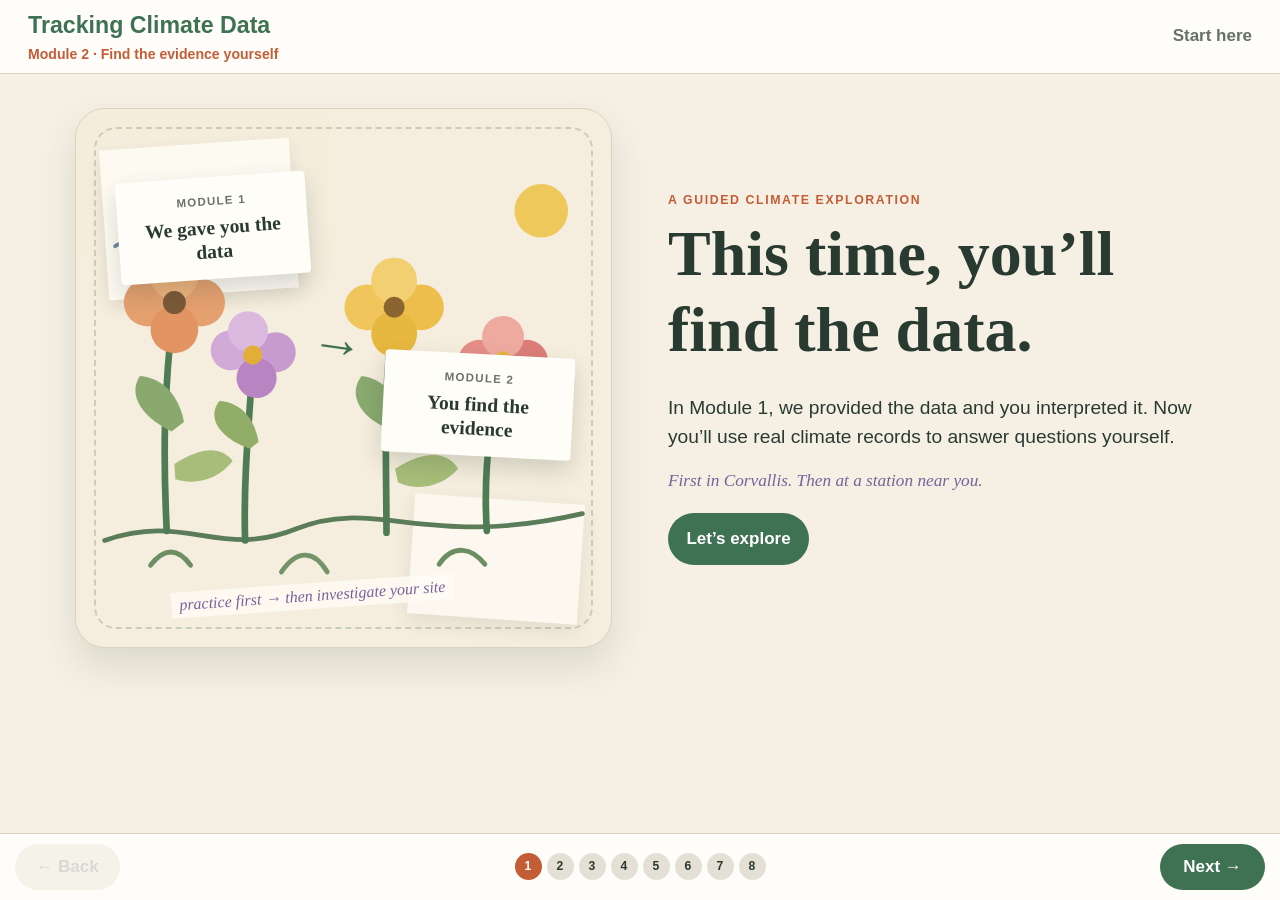
==== commit b15b7a0c: "Add files via upload" ====
--- a/index.html
+++ b/index.html
@@ -89,7 +89,6 @@
    <p class="lead">In Module 1, we provided the data and you interpreted it. Now you’ll use real climate records to answer questions yourself.</p>
    <p class="intro-kicker">First in Corvallis. Then at a station near you.</p>
    <button class="primary start">Let’s explore</button>
-<p class="alt-route"><a href="table/index.html"><strong>Prefer tables?</strong> Use the table-based version →</a></p>
  </div>
 </section>
 
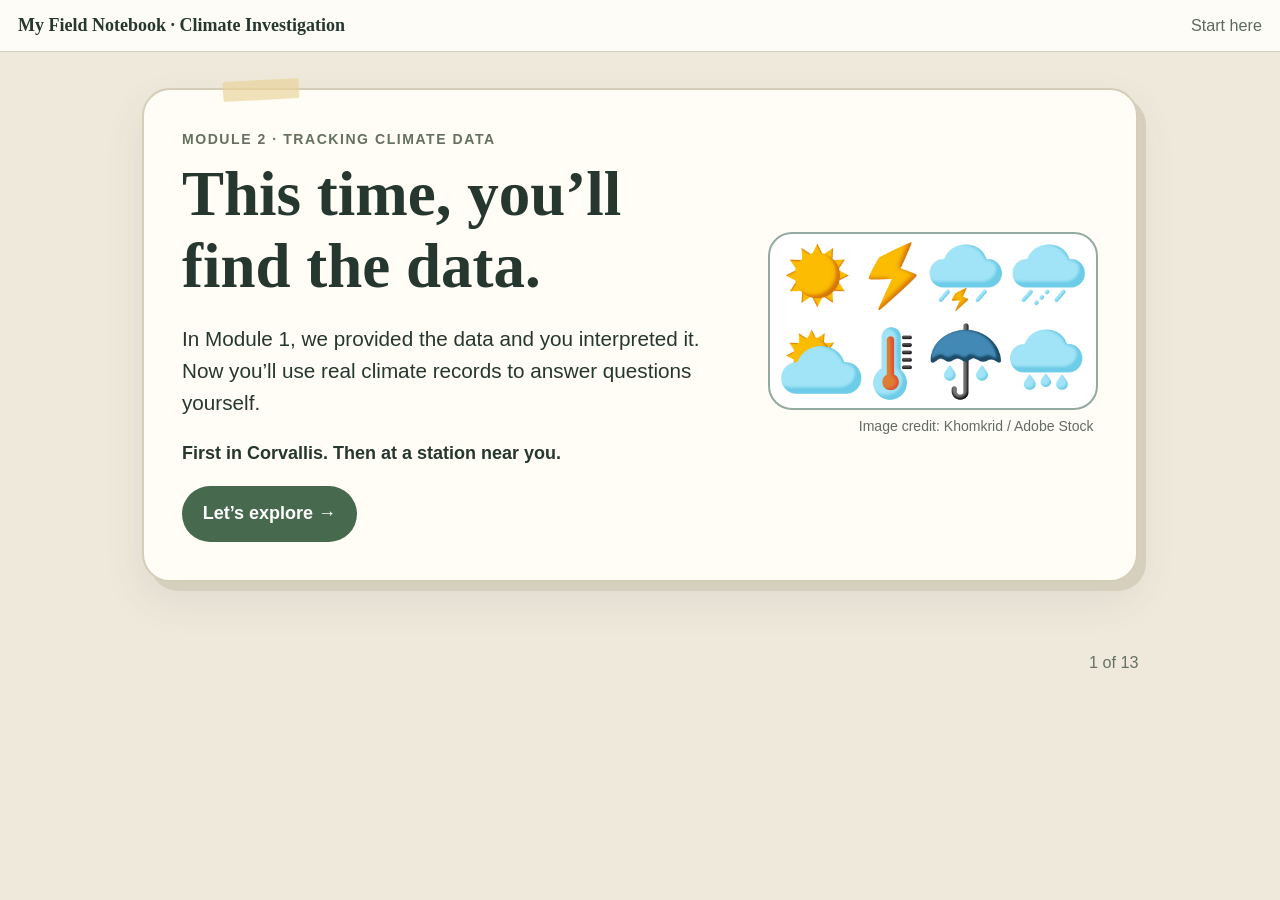
==== commit c419a71f: "Add files via upload" ====
--- a/index.html
+++ b/index.html
@@ -1,211 +1,70 @@
-<!doctype html><html lang="en"><head><meta charset="utf-8"><meta name="viewport" content="width=device-width,initial-scale=1">
-<title>Tracking Climate Data</title><link rel="stylesheet" href="styles.css"></head><body>
-<a class="skip" href="#main">Skip to activity</a>
-<header class="top"><div><strong>Tracking Climate Data</strong><span>Module 2 · Find the evidence yourself</span></div><span id="stepName">Start here</span></header>
-<main id="main">
+<!doctype html>
+<html lang="en"><head><meta charset="utf-8"><meta name="viewport" content="width=device-width,initial-scale=1">
+<title>Tracking Climate Data</title>
+<style>
+:root{--ink:#26372f;--paper:#fffdf6;--cream:#f6f0df;--green:#47694e;--orange:#c95d32;--blue:#356d83;--blueLite:#e8f4f7;--red:#a64c43;--gold:#d7a83f;--purple:#735f88;--line:#d8cfba;--focus:#174f83}
+*{box-sizing:border-box}html{font-size:18px}body{margin:0;color:var(--ink);background:#efe9dc;font-family:Arial,Helvetica,sans-serif;line-height:1.55}button,input,textarea,a{font:inherit}button,a{touch-action:manipulation}.skip{position:absolute;left:1rem;top:-6rem;background:#fff;color:#111;padding:.7rem 1rem;z-index:99;border:3px solid #111}.skip:focus{top:1rem}.top{position:sticky;top:0;z-index:20;background:#fffdf8ee;backdrop-filter:blur(8px);border-bottom:1px solid #d6cebc;padding:.65rem 1rem;display:flex;justify-content:space-between;gap:1rem;align-items:center}.brand{font-family:Georgia,serif;font-weight:700}.step{font-size:.9rem;color:#5c695f}.page{display:none}.page.active{display:block}.wrap{max-width:1040px;margin:auto;padding:2rem 1.2rem 3rem;position:relative}.sheet{background:var(--paper);border:2px solid #d6cdb9;border-radius:28px;padding:clamp(1.25rem,3vw,2.5rem);box-shadow:8px 9px 0 #d7cfbd,0 18px 40px #3b473b18;position:relative;overflow:visible}.sheet:before{content:"";position:absolute;width:76px;height:20px;background:#ead49aaa;top:-10px;left:8%;transform:rotate(-3deg);border-radius:2px}.eyebrow{font-size:.78rem;letter-spacing:.11em;text-transform:uppercase;font-weight:800;color:#65715f;margin:0 0 .4rem}h1,h2,h3{font-family:Georgia,'Times New Roman',serif;line-height:1.15}h1{font-size:clamp(2rem,5vw,3.5rem);margin:.2rem 0 .8rem}h2{font-size:1.45rem;margin:.3rem 0 .5rem}h3{font-size:1.12rem}.lead{font-size:1.15rem;max-width:760px}.primary,.secondary{border:0;border-radius:999px;padding:.78rem 1.15rem;font-weight:800;cursor:pointer}.primary{background:var(--green);color:#fff}.secondary{background:#fff;border:2px solid #8d958b;color:var(--ink)}.primary:focus,.secondary:focus,a:focus,input:focus,textarea:focus,.answers button:focus{outline:4px solid var(--focus);outline-offset:3px}.page-next-row{display:flex;justify-content:flex-end;margin-top:1.6rem}.bottom-nav{max-width:1040px;margin:0 auto;padding:0 1.2rem 2rem;display:flex;align-items:center;gap:1rem}.bottom-nav button{background:transparent;border:2px solid #788178;border-radius:999px;padding:.55rem .9rem}.bottom-nav button:disabled{visibility:hidden}.progress{margin-left:auto;color:#667067;font-size:.9rem}.hero-grid{display:grid;grid-template-columns:1.25fr .75fr;gap:2rem;align-items:center}.hero-figure{margin:0}.hero-image{display:block;width:100%;height:auto;border:2px solid #94aaa0;border-radius:24px;background:#fff}.credit{font-size:.78rem;color:#626b64;margin:.35rem .25rem 0;text-align:right}.check-row{display:flex;align-items:center;gap:1rem;flex-wrap:wrap;margin-top:1.2rem}.check-status{font-weight:800}.check-status.ok{color:#2d6338}.check-status.problem{color:#8a3f32}.field-error{margin:.35rem 0 0;color:#8a3f32;font-weight:700;font-size:.9rem}.field input.input-error{border-color:#a64c43;background:#fff4f1}.primary:disabled{opacity:.55;cursor:not-allowed}.local-results-intro{margin-bottom:1rem}.scribble{font-family:'Comic Sans MS','Bradley Hand',cursive;color:#5c6f5d;transform:rotate(-2deg);display:inline-block}.two-cards{display:grid;grid-template-columns:1fr 1fr;gap:1.2rem}.topic-card{border:2px solid var(--line);border-radius:24px;padding:1.25rem;position:relative;min-height:180px}.topic-card.rain{background:var(--blueLite)}.topic-card.temp{background:#fff0e8}.topic-icon{font-size:3rem;float:right;margin-left:1rem}.tool-link{display:inline-block;background:#315e6d;color:#fff;text-decoration:none;border-radius:999px;padding:.75rem 1rem;font-weight:800}.steps{display:grid;gap:.85rem;margin-top:1.2rem}.step-row{display:grid;grid-template-columns:52px 1fr;gap:.9rem;align-items:start;background:#fff;border:2px solid #ddd3bd;border-radius:18px;padding:1rem}.step-num{width:44px;height:44px;border-radius:50%;display:grid;place-items:center;background:#edf3e8;border:2px solid #6d896e;font-weight:900}.step-row h2{margin:.05rem 0 .25rem}.station-note{background:#fff5d9;border-left:6px solid var(--gold);padding:.8rem 1rem;border-radius:10px;margin:.75rem 0 0}.recovery{background:#f4f1e8;border:1px dashed #8d8a7d;border-radius:14px;padding:.65rem .85rem;margin:0 0 1.2rem}.recovery a{color:#245b72;font-weight:800}.measure-note{display:grid;grid-template-columns:auto 1fr;gap:.9rem;background:#eef4e9;border:2px solid #879d7d;border-radius:18px;padding:1rem;margin-bottom:1rem}.measure-note .icon{font-size:2rem}.measure-grid{display:grid;grid-template-columns:repeat(2,minmax(0,1fr));gap:1rem}.season-entry{background:#fff;border:2px solid #d8cfba;border-radius:20px;padding:1rem;min-width:0}.season-entry h3{margin:.1rem 0 .8rem}.pair{display:grid;grid-template-columns:minmax(145px,1fr) minmax(145px,1fr);gap:.8rem}.field{min-width:0}.field label{display:block;font-weight:800;white-space:nowrap;margin-bottom:.3rem}.field input{width:100%;min-width:0;padding:.65rem;border:2px solid #8e958e;border-radius:10px;background:#fff}.calc{margin-top:.8rem;min-height:2.2rem;font-weight:800}.dir{display:inline-flex;align-items:center;justify-content:center;gap:.25rem;border-radius:999px;padding:.18rem .55rem;white-space:normal;max-width:100%;overflow-wrap:anywhere;text-align:center;line-height:1.25}.dir.up{background:#e1f1e5;color:#225c34}.dir.down{background:#f8e1df;color:#7b302a}.dir.same{background:#eeeae2;color:#56524a}.seasonal-summary{margin-top:1rem}.season-row{display:grid;grid-template-columns:repeat(4,minmax(0,1fr));gap:.85rem}.result-card{background:#fff;border:2px solid #d7cfbc;border-radius:18px;padding:1rem;min-width:0;overflow:visible}.result-card strong{display:block;font-family:Georgia,serif;font-size:1.15rem;margin-bottom:.5rem}.result-value{display:flex;flex-wrap:wrap;gap:.35rem;align-items:center;font-weight:800;min-height:2.1rem;min-width:0;overflow-wrap:anywhere}.spring strong{color:#39784a}.summer strong{color:#b65c2e}.fall strong{color:#8a5b2f}.winter strong{color:#356d83}.annual-card{margin-top:.9rem;background:#f2ede2;border:3px double #8f8067}.annual-card strong{color:#5d4c38}.question{margin-top:1.4rem;background:#faf6ea;border:2px solid #c9b989;border-radius:22px;padding:1.15rem}.answers{display:grid;gap:.65rem;margin-top:.8rem}.answers button{text-align:left;background:#fff;border:2px solid #aaa18e;border-radius:14px;padding:.85rem;cursor:pointer}.answers button.correct-choice{border-color:#47734f;background:#edf7ee}.answers button.incorrect-choice{border-color:#a35d46;background:#fff0e8}.feedback{display:none;margin-top:.8rem;border-radius:14px;padding:.85rem 1rem;font-weight:700}.feedback.good{display:block;background:#e8f4e8;border:2px solid #47734f}.feedback.try{display:block;background:#fff2e5;border:2px solid #9b5b28}.summary-pair{display:grid;grid-template-columns:1fr 1fr;gap:1.2rem}.paired-summary{display:grid;grid-template-columns:repeat(2,minmax(0,1fr));gap:1rem;margin-top:1rem}.paired-season{background:#fff;border:2px solid #d7cfbc;border-radius:22px;padding:1rem;min-width:0}.paired-season h2{margin:.05rem 0 .8rem}.paired-metric{display:grid;grid-template-columns:minmax(110px,.8fr) minmax(0,1.2fr);gap:.65rem;align-items:center;padding:.55rem 0;border-top:1px dashed #cfc5ae}.paired-metric:first-of-type{border-top:0}.metric-name{font-weight:800}.paired-annual{grid-column:1/-1;background:#f2ede2;border:3px double #8f8067}.paired-season.spring h2{color:#39784a}.paired-season.summer h2{color:#b65c2e}.paired-season.fall h2{color:#8a5b2f}.paired-season.winter h2{color:#356d83}.paired-season.annual h2{color:#5d4c38}.summary-panel{border-radius:26px;padding:1.2rem;border:2px solid}.summary-panel.rain{background:#eaf5f7;border-color:#7ba2b1}.summary-panel.temp{background:#fff0e8;border-color:#d38b68}.precip-sheet{border-top:10px solid #4f879d;background:linear-gradient(180deg,#edf7fa 0,#fffdf8 150px)}.temp-sheet{border-top:10px solid #c86d43;background:linear-gradient(180deg,#fff1e9 0,#fffdf8 150px)}.precip-sheet>.eyebrow,.temp-sheet>.eyebrow{display:inline-block;padding:.28rem .65rem;border-radius:999px;color:#fff;margin-bottom:.65rem}.precip-sheet>.eyebrow{background:#376f86}.temp-sheet>.eyebrow{background:#a9512f}.compact-instruction{display:grid;grid-template-columns:auto 1fr;gap:1rem;align-items:start;background:#fff7f1;border:2px solid #d59a7d;border-radius:20px;padding:1rem 1.15rem;margin:1rem 0}.compact-instruction .topic-icon{float:none;margin:0;font-size:2.2rem}.compact-instruction p{margin:.15rem 0}.summary-panel .season-row{grid-template-columns:repeat(2,minmax(0,1fr))}.summary-panel .result-card{padding:.75rem}.learnmore{margin-top:1rem;font-size:.95rem}.local-intro{display:grid;grid-template-columns:.75fr 1.25fr;gap:1.2rem}.find-station{background:#f6f1e6;border:2px solid #c8bda4;border-radius:20px;padding:1rem}.journal{background:#fffdf5;background-image:repeating-linear-gradient(to bottom,transparent 0,transparent 31px,#b9d2d655 32px);border:2px solid #7c9576;border-radius:24px;padding:1.3rem;box-shadow:6px 7px 0 #d4dacd;position:relative}.journal:after{content:"FIELD NOTE";position:absolute;right:1rem;top:1rem;border:2px solid #73896f;padding:.2rem .45rem;font:700 .7rem Georgia,serif;transform:rotate(3deg);opacity:.7}.local-block{margin-top:1.4rem;padding-top:1rem;border-top:2px dashed #b7ad95}.reflection{margin-top:1.3rem;background:#f4ecf5;border:2px solid #9d83a6;border-radius:20px;padding:1rem}.textlabel{display:block;font-weight:800;margin:.8rem 0}.textlabel textarea,.textlabel input{display:block;width:100%;margin-top:.3rem;padding:.7rem;border:2px solid #8c918b;border-radius:10px;background:#fff}.save-summary{display:grid;gap:.8rem;margin:1rem 0}.save-item{display:grid;grid-template-columns:auto 1fr;gap:.7rem;align-items:start}.save-item span{font-size:1.5rem}.saved{font-weight:800;color:#2d6338;margin-top:.7rem}.final-grid{display:grid;grid-template-columns:.85fr 1.15fr;gap:1.5rem;align-items:center}.final-art{font-size:5rem;text-align:center;background:#edf4e7;border:2px solid #8da080;border-radius:42% 58% 54% 46%;padding:2rem 1rem}.takeaways{display:grid;gap:.7rem}.takeaway{display:grid;grid-template-columns:auto 1fr;gap:.7rem;align-items:start}.takeaway b{font-size:1.4rem}.complete-row{margin-top:1.5rem}.complete-row a{display:inline-block;text-decoration:none}.video-placeholder{border:2px dashed #8b9288;border-radius:22px;padding:1.2rem;background:#f8f6ef}.video-placeholder iframe{display:block;width:100%;height:auto;aspect-ratio:16/9;border:0;border-radius:14px}.season-strip{display:flex;gap:.5rem;flex-wrap:wrap;margin:.8rem 0}.season-strip span{padding:.3rem .6rem;border-radius:999px;font-weight:800;background:#fff;border:2px solid}.season-strip .sp{border-color:#6fa274;color:#39784a}.season-strip .su{border-color:#d88959;color:#a65029}.season-strip .fa{border-color:#ad7b49;color:#80542d}.season-strip .wi{border-color:#6e9bb0;color:#356d83}.season-strip .an{border-color:#8e806d;color:#5d4c38}
 
-<section class="page active intro-page" data-page="0">
- <div class="intro-illustration" aria-hidden="true">
-   <div class="paper-layer paper-a"></div>
-   <div class="paper-layer paper-b"></div>
+/* Journal review: keep the seasonal climate summary inside the notebook column. */
+#review-paired{grid-template-columns:1fr;gap:.8rem;width:100%;min-width:0}
+#review-paired .paired-season{width:100%;min-width:0;overflow:visible}
+#review-paired .paired-metric{grid-template-columns:minmax(0,1fr);gap:.25rem;align-items:start}
+#review-paired .result-value{width:100%;min-width:0;display:flex;flex-wrap:wrap;align-items:center}
+#review-paired .dir{max-width:100%;white-space:normal;overflow-wrap:anywhere}
+.save-item>div{min-width:0}
+.save-item:has(#review-paired){grid-template-columns:1fr}
+.save-item:has(#review-paired)>span{display:none}
+@media(max-width:800px){.hero-grid,.summary-pair,.local-intro,.final-grid,.paired-summary{grid-template-columns:1fr}.season-row{grid-template-columns:repeat(2,minmax(0,1fr))}.summary-panel .season-row{grid-template-columns:1fr 1fr}.hero-art{min-height:230px}.garden{font-size:3.4rem}}
+@media(max-width:560px){html{font-size:17px}.wrap{padding:1.2rem .75rem 2rem}.sheet{padding:1.1rem;border-radius:20px}.measure-grid,.season-row,.summary-panel .season-row{grid-template-columns:1fr}.pair{grid-template-columns:1fr}.field label{white-space:normal}.step-row{grid-template-columns:42px 1fr}.step-num{width:38px;height:38px}.journal:after{position:static;display:inline-block;margin-bottom:.6rem}.page-next-row{justify-content:stretch}.page-next-row button{width:100%}}
+@media(min-width:561px) and (max-width:900px){.pair{grid-template-columns:1fr 1fr}}
+</style></head><body>
+<a class="skip" href="#main">Skip to activity</a><header class="top"><div class="brand">My Field Notebook · Climate Investigation</div><div class="step" id="stepName">Start here</div></header><main id="main">
+<section class="page active" data-title="Start here"><div class="wrap"><div class="sheet"><div class="hero-grid"><div><p class="eyebrow">Module 2 · Tracking Climate Data</p><h1>This time, you’ll find the data.</h1><p class="lead">In Module 1, we provided the data and you interpreted it. Now you’ll use real climate records to answer questions yourself.</p><p><strong>First in Corvallis. Then at a station near you.</strong></p><button class="primary start">Let’s explore →</button></div><figure class="hero-figure"><img class="hero-image" src="assets/title-weather.png" alt="Weather symbols showing sun, storms, clouds, temperature, and precipitation"><figcaption class="credit">Image credit: Khomkrid / Adobe Stock</figcaption></figure></div></div></div></section>
+<section class="page" data-title="Meet the record"><div class="wrap"><div class="sheet"><p class="eyebrow">Practice before you go local</p><h1>Start with one weather station</h1><div class="two-cards"><article class="topic-card rain"><span class="topic-icon" aria-hidden="true">🌧️</span><h2>Precipitation</h2><p>What does the long-term precipitation record show?</p></article><article class="topic-card temp"><span class="topic-icon" aria-hidden="true">🌡️</span><h2>Temperature</h2><p>What does the long-term temperature record show?</p></article></div><p class="lead"><strong>Practice station:</strong> Corvallis State University. You’ll use the same process later with a station near your garden.</p></div></div></section>
+<section class="page" data-title="Using xmACIS"><div class="wrap"><div class="sheet"><p class="eyebrow">Your climate-data tool</p><h1>Using xmACIS</h1><p class="lead">xmACIS is a user-friendly tool for exploring climate data from weather stations. Watch the short tutorial to learn the basics. Then you’ll practice with the <strong>Corvallis State University station</strong>.</p><div class="video-placeholder"><iframe id="kaltura_player" src="https://cdnapisec.kaltura.com/p/391241/embedPlaykitJs/uiconf_id/44855082?iframeembed=true&amp;entry_id=1_shjz6615&amp;config%5Bprovider%5D=%7B%22widgetId%22%3A%221_ht3sehv6%22%7D&amp;config%5Bplayback%5D=%7B%22startTime%22%3A0%7D" allowfullscreen webkitallowfullscreen mozallowfullscreen allow="autoplay *; fullscreen *; encrypted-media *" sandbox="allow-downloads allow-forms allow-same-origin allow-scripts allow-top-navigation allow-pointer-lock allow-popups allow-modals allow-orientation-lock allow-popups-to-escape-sandbox allow-presentation allow-top-navigation-by-user-activation" title="xmACIS Tutorial"></iframe></div><p class="scribble">Next stop: precipitation →</p></div></div></section>
+<section class="page" data-title="Explore precipitation"><div class="wrap"><div class="sheet"><p class="eyebrow">Corvallis · Investigation 1</p><h1>Explore precipitation</h1><p class="lead">Set up the Spring precipitation graph first.</p><a class="tool-link" href="https://xmacis.rcc-acis.org/" target="_blank" rel="noopener">Open xmACIS ↗</a><div class="steps"><div class="step-row"><span class="step-num">1</span><div><h2>Choose the tool</h2><p>Select <strong>Single Station → Seasonal Time Series</strong>.</p></div></div><div class="step-row"><span class="step-num">2</span><div><h2>Choose precipitation</h2><p>Under <strong>Variable</strong>, select <strong>Precipitation</strong>.</p></div></div><div class="step-row"><span class="step-num">3</span><div><h2>Choose Spring</h2><p>Under <strong>Period of Interest</strong>, select <strong>Spring</strong>.</p></div></div><div class="step-row"><span class="step-num">4</span><div><h2>Choose the station</h2><p>Under <strong>Station Selection</strong>, select <strong>Search</strong> and enter <strong>97331</strong>.</p><div class="station-note"><strong>Look for Corvallis State University.</strong> Entering the ZIP code may not automatically bring up that exact station. Search through the station results until you find <strong>Corvallis State University</strong>.</div></div></div><div class="step-row"><span class="step-num">5</span><div><h2>Include the regression line</h2><p>Open <strong>More Options</strong> and select <strong>Include Regression Line</strong>.</p></div></div><div class="step-row"><span class="step-num">6</span><div><h2>Generate the graph</h2><p>Select <strong>Go</strong>.</p></div></div></div></div></div></section>
+<section class="page" data-title="Measure precipitation"><div class="wrap"><div class="sheet precip-sheet"><p class="eyebrow">Corvallis · Read the evidence</p><h1>Measure the long-term precipitation change</h1><div class="measure-note"><span class="icon" aria-hidden="true">📏</span><div><strong>Use the regression line.</strong> Hover near the beginning of the line and record the <em>regression-line value</em> shown below the observed value. Then do the same near the end. The activity calculates the change.</div></div><div class="season-strip" aria-label="Order of periods"><span class="sp">Spring</span><span class="su">Summer</span><span class="fa">Fall</span><span class="wi">Winter</span><span class="an">Annual</span></div><p>Measure Spring first. Then change only <strong>Period of Interest</strong> to Summer, Fall, Winter, and Annual. Keep <strong>Include Regression Line</strong> selected and select <strong>Go</strong> after each change.</p><div id="p-measure" class="measure-grid"></div><div class="check-row"><button type="button" class="secondary check-values" data-prefix="p">Check my values</button><span id="p-check-status" class="check-status" aria-live="polite"></span></div></div></div></section>
+<section class="page" data-title="Precipitation summary"><div class="wrap"><div class="sheet precip-sheet"><p class="eyebrow">Corvallis · Precipitation</p><h1>What can the different views tell us?</h1><p class="lead">Here is the pattern you measured in the Corvallis precipitation record.</p><div id="p-summary" class="seasonal-summary"></div><div class="question"><h2>1. The annual precipitation record increased by 1.46 inches. If you looked only at the annual result, what would you miss?</h2><div class="answers"><button data-feedback="The annual record does show whether precipitation increased overall. Look at what the seasonal records add that the annual value cannot show.">Whether precipitation has changed over the long term.</button><button data-ok="true" data-feedback="Correct. The annual trend shows an overall increase, but the seasonal records reveal that precipitation has not changed in the same way across the year—including a small decrease in Fall.">That precipitation has not changed in the same way across the seasons.</button><button data-feedback="These Corvallis records do not compare Corvallis with other parts of Oregon. They show how precipitation changed over time at this station.">Whether Corvallis receives more precipitation than other parts of Oregon.</button></div><div class="feedback" aria-live="polite"></div></div><div class="question"><h2>2. Imagine you are trying to understand whether water is becoming more or less available to gardens during the growing season. What question does this precipitation record leave unanswered?</h2><div class="answers"><button data-ok="true" data-feedback="Correct. Precipitation is only part of the picture. Other factors—including when precipitation falls and temperature—can influence the conditions gardeners need to manage. Let’s explore temperature next.">Are other climate conditions changing in ways that affect when and how much water plants need?</button><button data-feedback="You can answer this from the annual precipitation result: it increased. To understand conditions for gardens, we need information this precipitation record does not provide.">Did annual precipitation increase or decrease over the period shown?</button><button data-feedback="You can answer this from the seasonal precipitation results. Look for a question that requires another kind of climate evidence.">Which season had the largest change in precipitation?</button></div><div class="feedback" aria-live="polite"></div></div></div></div></section>
+<section class="page" data-title="Measure temperature"><div class="wrap"><div class="sheet temp-sheet"><p class="eyebrow">Corvallis · Temperature</p><h1>Now explore temperature</h1><div class="compact-instruction"><span class="topic-icon" aria-hidden="true">🌡️</span><p><strong>Return to your graph.</strong> Under the <strong>Variable</strong> dropdown, select <strong>Average Temperature</strong>. Repeat the previous exercise for <strong>Spring, Summer, Fall, Winter, and Annual</strong>, recording the regression-line value near the beginning and end of each graph below.</p></div><p class="recovery">Accidentally closed your graph? <a href="https://xmacis.rcc-acis.org/" target="_blank" rel="noopener">Open xmACIS here ↗</a></p><div id="t-measure" class="measure-grid"></div><div class="check-row"><button type="button" class="secondary check-values" data-prefix="t">Check my values</button><span id="t-check-status" class="check-status" aria-live="polite"></span></div></div></div></section>
+<section class="page" data-title="Temperature summary"><div class="wrap"><div class="sheet temp-sheet"><p class="eyebrow">Corvallis · Temperature</p><h1>What can the different views tell us?</h1><p class="lead">Here is the pattern you measured in the Corvallis temperature record.</p><div id="t-summary" class="seasonal-summary"></div><div class="question"><h2>1. The annual temperature increased by 1.1°F. If you looked only at the annual result, what would you miss?</h2><div class="answers"><button data-feedback="The annual result already tells you that temperature increased over the period shown. Look at what the seasonal records reveal beyond that overall direction.">Whether temperatures increased over the period shown.</button><button data-feedback="These records describe change over time at the Corvallis station; they do not compare Corvallis with other places in Oregon.">Whether Corvallis is warmer than other places in Oregon.</button><button data-ok="true" data-feedback="Correct. The annual trend shows overall warming, but the seasonal records reveal that the amount of warming differed considerably across the year.">That the amount of warming differed considerably by season.</button></div><div class="feedback" aria-live="polite"></div></div><div class="question"><h2>2. A gardener sees the temperature results and says, “An increase of 1.1°F annually doesn’t sound like very much.” What does the seasonal record add to that interpretation?</h2><div class="answers"><button data-ok="true" data-feedback="Correct. Annual averages can hide important seasonal differences. A larger change during summer could matter for plants and water needs even when the annual change looks modest. We’ll explore those connections as we continue through the course.">The annual average can hide larger changes during particular seasons, such as the 2.2°F increase in summer.</button><button data-feedback="The annual result is still useful evidence. The seasonal record adds detail rather than making the annual trend irrelevant.">The annual increase is less useful than the summer increase and can be ignored when thinking about climate trends.</button><button data-feedback="The graph shows how temperature changed; it does not tell us that plants need a particular number of degrees of additional heat. Look for the choice that compares the annual and seasonal evidence.">The summer increase tells us that plants now need 2.2°F more heat than they did at the beginning of the record.</button></div><div class="feedback" aria-live="polite"></div></div></div></div></section>
+<section class="page" data-title="Corvallis summary"><div class="wrap"><div class="sheet"><p class="eyebrow">Put the evidence together</p><h1>What does the Corvallis record show?</h1><div id="corvallis-paired" class="paired-summary" aria-label="Corvallis seasonal temperature and precipitation results"></div><div class="question"><h2>1. Annual precipitation is increasing while temperature is also increasing. What can you conclude?</h2><div class="answers"><button data-feedback="Precipitation totals do not tell us how quickly water is lost from soil and plants as temperatures rise. The two records measure different parts of the system.">Increasing precipitation means gardens must be experiencing wetter conditions overall.</button><button data-feedback="The records do not cancel each other out. Temperature and precipitation can change at the same time, and together they provide a fuller picture.">The trends contradict each other, so one of the records must be misleading.</button><button data-ok="true" data-feedback="Yes. Precipitation totals and temperature can both increase. Understanding garden water availability requires considering both water coming in and the effects of warmer conditions on water demand.">Increasing precipitation does not, by itself, tell us whether water is becoming more available to plants as temperatures rise.</button></div><div class="feedback" aria-live="polite"></div></div><div class="question"><h2>2. Why compare seasonal temperature and precipitation rather than rely only on annual results?</h2><div class="answers"><button data-feedback="Annual results are useful summaries, but your seasonal graphs show changes that annual values can hide.">Annual results already capture the important changes, so comparing seasons adds little.</button><button data-ok="true" data-feedback="Exactly. Plants experience conditions season by season. Comparing both variables can show when warmer conditions and changing precipitation overlap during important parts of the growing year.">Seasonal records can show when changes in temperature and precipitation overlap during important parts of the growing year.</button><button data-feedback="Focusing only on the largest change would leave out other parts of the growing year. The pattern across seasons is the useful evidence.">Focus only on whichever season shows the largest change.</button></div><div class="feedback" aria-live="polite"></div></div><p class="learnmore">Want to learn more about how your evidence compares with the scientific literature? <a href="https://blogs.oregonstate.edu/occri/oregon-climate-assessments/" target="_blank" rel="noopener">Click here ↗</a></p></div></div></section>
+<section class="page" data-title="Explore your station"><div class="wrap"><div class="sheet"><p class="eyebrow">Your turn · Bring it home</p><h1>Explore climate near your garden</h1><p class="recovery">Closed your graph? <a href="https://xmacis.rcc-acis.org/" target="_blank" rel="noopener">Open xmACIS here ↗</a></p><div class="local-intro"><aside class="find-station"><h2>Find a station</h2><p>Search using your ZIP code. If the closest station has too few data points to see a useful long-term pattern, try another station in your region.</p><label class="textlabel">Station or location<input id="station" type="text"></label></aside><div class="journal"><p class="eyebrow">My Field Notebook</p><h2>Climate patterns near my garden</h2><p>Use the same process you practiced in Corvallis. Include the regression line in each graph, measure its beginning and end, and work through Spring → Summer → Fall → Winter → Annual.</p></div></div><div class="journal"><div class="local-block"><h2>💧 Precipitation</h2><div id="lp-measure" class="measure-grid"></div></div><div class="local-block"><h2>🌡️ Temperature</h2><div id="lt-measure" class="measure-grid"></div></div><p id="local-entry-status" class="check-status" aria-live="polite"></p></div></div></div></section>
+<section class="page" data-title="Your station results"><div class="wrap"><div class="sheet"><p class="eyebrow">Your local climate record</p><h1>Your Station Results</h1><p class="lead local-results-intro">Compare precipitation and temperature within each season, then look at the annual result below.</p><div id="local-paired" class="paired-summary" aria-label="Your station seasonal temperature and precipitation results"></div><div class="reflection"><p class="eyebrow">Your reflection</p><h2>What stands out in your local record?</h2><label class="textlabel">What change or pattern stood out most?<textarea id="standout" rows="3"></textarea></label><label class="textlabel">What question does this raise about gardening at your site?<textarea id="gardenq" rows="3"></textarea></label></div></div></div></section>
+<section class="page" data-title="Save your field note"><div class="wrap"><div class="sheet"><p class="eyebrow">My Field Notebook</p><h1>Save your climate evidence</h1><p class="lead">Your journal entry brings together the local evidence you measured and the questions it raised for your garden.</p><div class="journal"><div class="save-summary"><div class="save-item"><span aria-hidden="true">📍</span><div><strong>Station</strong><br><span id="review-station">Not entered</span></div></div><div class="save-item"><span aria-hidden="true">🌦️</span><div style="width:100%"><strong>Your Station Results</strong><div id="review-paired" class="paired-summary" aria-label="Your station seasonal temperature and precipitation results"></div></div></div><div class="save-item"><span aria-hidden="true">✏️</span><div><strong>What stood out</strong><br><span id="review-standout">Not entered</span></div></div><div class="save-item"><span aria-hidden="true">🌱</span><div><strong>Your gardening question</strong><br><span id="review-question">Not entered</span></div></div></div><button class="primary" id="save">Save to Garden Journal →</button><div class="saved" id="saved" aria-live="polite"></div></div></div></div></section>
+<section class="page" data-title="What you’re carrying forward"><div class="wrap"><div class="sheet"><div class="final-grid"><div class="final-art" aria-hidden="true">🌦️<br>🌱</div><div><p class="eyebrow">Investigation complete</p><h1>What you’re carrying forward</h1><div class="takeaways"><div class="takeaway"><b>↗</b><div><strong>Long records reveal patterns.</strong> A single unusual year is weather; repeated change across decades helps us see climate.</div></div><div class="takeaway"><b>🍂</b><div><strong>Seasons can tell different stories.</strong> Annual averages can hide changes that matter during the growing year.</div></div><div class="takeaway"><b>🌧️🌡️</b><div><strong>Climate evidence works together.</strong> Temperature and precipitation give a more useful picture when we consider them together.</div></div></div><p class="lead">You now have local climate evidence in your Field Notebook to carry into later decisions about a climate-resilient garden.</p><div class="complete-row"><button class="primary restart">Review activity from the beginning</button></div></div></div></div></div></section>
+</main><nav class="bottom-nav" aria-label="Activity navigation"><button id="back">← Back</button><div class="progress" id="progress" aria-live="polite">1 of 13</div></nav>
+<script>
+const seasons=['spring','summer','fall','winter','annual']; const labels={spring:'Spring',summer:'Summer',fall:'Fall',winter:'Winter',annual:'Annual'};
+const expected={
+ p:{spring:[7.99,10.04],summer:[1.92,2.24],fall:[11.32,11.02],winter:[17.84,18.85],annual:[39.94,41.40]},
+ t:{spring:[50.7,50.9],summer:[63.6,65.8],fall:[52.9,54.2],winter:[40.9,41.2],annual:[52.0,53.1]}
+};
+const tolerance=.15;
+const checked={p:false,t:false};
+function clearFieldError(input){input.classList.remove('input-error');input.removeAttribute('aria-invalid');const old=input.parentElement.querySelector('.field-error');if(old)old.remove()}
+function flagField(input,msg){clearFieldError(input);input.classList.add('input-error');input.setAttribute('aria-invalid','true');const e=document.createElement('p');e.className='field-error';e.textContent=msg;input.parentElement.appendChild(e)}
+function checkCorvallis(prefix){let problems=0;seasons.forEach(season=>{const vals=expected[prefix][season];['start','end'].forEach((part,j)=>{const input=document.getElementById(`${prefix}-${season}-${part}`);clearFieldError(input);const v=parseFloat(input.value);if(!Number.isFinite(v)){flagField(input,'Enter a regression-line value.');problems++;return}if(Math.abs(v-vals[j])>tolerance){flagField(input,'Check this value. Record the regression-line value shown below the observed value.');problems++}})});const status=document.getElementById(`${prefix}-check-status`);checked[prefix]=problems===0;if(problems===0){status.className='check-status ok';status.textContent='✓ Your regression-line values look right.'}else{status.className='check-status problem';status.textContent=`Check ${problems} ${problems===1?'value':'values'} highlighted above.`}updateContinueState();}
 
-   <svg class="garden-svg" viewBox="0 0 560 520" role="presentation">
-     <path d="M30 430 C115 400 150 450 230 418 C315 384 365 440 530 402" fill="none" stroke="#5b7c59" stroke-width="5" stroke-linecap="round"/>
-     <path d="M95 420 C91 340 92 272 102 190" fill="none" stroke="#4f7b55" stroke-width="7" stroke-linecap="round"/>
-     <path d="M177 430 C175 360 182 300 185 242" fill="none" stroke="#4f7b55" stroke-width="7" stroke-linecap="round"/>
-     <path d="M325 422 C325 350 321 270 332 195" fill="none" stroke="#4f7b55" stroke-width="7" stroke-linecap="round"/>
-     <path d="M430 420 C426 356 433 302 447 248" fill="none" stroke="#4f7b55" stroke-width="7" stroke-linecap="round"/>
+function validateLocalEntries(){let problems=0;['lp','lt'].forEach(prefix=>seasons.forEach(season=>['start','end'].forEach(part=>{const input=document.getElementById(`${prefix}-${season}-${part}`);clearFieldError(input);const v=parseFloat(input.value);let bad=!Number.isFinite(v);if(!bad&&prefix==='lp'&&v<0)bad=true;if(!bad&&prefix==='lt'&&(v<-100||v>150))bad=true;if(bad){flagField(input,'Check this entry before continuing.');problems++}})));const status=document.getElementById('local-entry-status');if(problems){status.className='check-status problem';status.textContent=`Check ${problems} ${problems===1?'entry':'entries'} highlighted above.`;return false}status.className='check-status ok';status.textContent='✓ Your entries are ready to compare.';return true}
+function updateContinueState(){pages.forEach((p,i)=>{const b=p.querySelector('.page-next-row .primary');if(!b)return;if(p.dataset.title==='Measure precipitation'){b.disabled=!checked.p;b.title=checked.p?'':'Check your Corvallis values before continuing.'}if(p.dataset.title==='Measure temperature'){b.disabled=!checked.t;b.title=checked.t?'':'Check your Corvallis values before continuing.'}})}
 
-     <path d="M100 316 C65 299 55 275 67 258 C91 260 108 279 113 306" fill="#89a96f"/>
-     <path d="M103 350 C135 330 153 333 164 347 C150 365 127 373 104 366" fill="#a7bd79"/>
-     <path d="M182 334 C146 321 138 299 150 284 C171 285 187 301 191 327" fill="#92ad68"/>
-     <path d="M330 315 C292 299 286 274 299 258 C323 261 340 281 341 308" fill="#89a96f"/>
-     <path d="M334 355 C369 333 390 339 400 355 C385 372 360 380 337 369" fill="#a7bd79"/>
-     <path d="M444 332 C408 318 402 294 414 279 C438 282 452 300 456 327" fill="#94b078"/>
+function entryHTML(prefix,season){return `<section class="season-entry ${season}"><h3>${labels[season]}</h3><div class="pair"><div class="field"><label for="${prefix}-${season}-start">Beginning</label><input id="${prefix}-${season}-start" type="number" step="0.01" inputmode="decimal"></div><div class="field"><label for="${prefix}-${season}-end">End</label><input id="${prefix}-${season}-end" type="number" step="0.01" inputmode="decimal"></div></div><div class="calc" id="${prefix}-${season}-result" aria-live="polite">Enter both values</div></section>`}
+['p','t','lp','lt'].forEach(p=>{const host=document.getElementById(p+'-measure'); if(host)host.innerHTML=seasons.map(s=>entryHTML(p,s)).join('')});
+function calc(prefix,season,unit){const a=document.getElementById(`${prefix}-${season}-start`),b=document.getElementById(`${prefix}-${season}-end`),o=document.getElementById(`${prefix}-${season}-result`);if(!a||!b)return null;if(a.value===''||b.value===''){if(o)o.textContent='Enter both values';return null}const change=+(parseFloat(b.value)-parseFloat(a.value)).toFixed(1);const direction=change>0?'Increasing':change<0?'Decreasing':'About the same';const arrow=change>0?'↑':change<0?'↓':'→';const cls=change>0?'up':change<0?'down':'same';const sign=change>0?'+':'';if(o)o.innerHTML=`${sign}${change.toFixed(1)} ${unit} <span class="dir ${cls}">${arrow} ${direction}</span>`;return{change,direction,arrow,cls,sign,unit}}
+function summaryHTML(prefix,unit){const cards=seasons.slice(0,4).map(s=>{const r=calc(prefix,s,unit);return `<div class="result-card ${s}"><strong>${labels[s]}</strong><div class="result-value">${r?`${r.sign}${r.change.toFixed(1)} ${unit} <span class="dir ${r.cls}">${r.arrow} ${r.direction}</span>`:'—'}</div></div>`}).join('');const r=calc(prefix,'annual',unit);return `<div class="season-row">${cards}</div><div class="result-card annual-card"><strong>Annual</strong><div class="result-value">${r?`${r.sign}${r.change.toFixed(1)} ${unit} <span class="dir ${r.cls}">${r.arrow} ${r.direction}</span>`:'—'}</div></div>`}
 
-     <g transform="translate(103 181)">
-       <circle r="22" fill="#d88f61"/>
-       <circle cx="-28" cy="0" r="25" fill="#e4a06f"/>
-       <circle cx="28" cy="0" r="25" fill="#e4a06f"/>
-       <circle cx="0" cy="-28" r="25" fill="#efb37c"/>
-       <circle cx="0" cy="28" r="25" fill="#e39463"/>
-       <circle r="12" fill="#7a5938"/>
-     </g>
-
-     <g transform="translate(185 236)">
-       <circle r="18" fill="#c192c8"/>
-       <circle cx="-23" cy="-5" r="21" fill="#d1a9d6"/>
-       <circle cx="24" cy="-3" r="21" fill="#c89bcf"/>
-       <circle cx="-5" cy="-25" r="21" fill="#dbb9df"/>
-       <circle cx="4" cy="24" r="21" fill="#b984c2"/>
-       <circle r="10" fill="#e3ad39"/>
-     </g>
-
-     <g transform="translate(333 186)">
-       <circle r="20" fill="#e3ad39"/>
-       <circle cx="-28" cy="0" r="24" fill="#f0c65c"/>
-       <circle cx="28" cy="0" r="24" fill="#edbe4b"/>
-       <circle cx="0" cy="-28" r="24" fill="#f2cf70"/>
-       <circle cx="0" cy="28" r="24" fill="#e7b83f"/>
-       <circle r="11" fill="#8b6530"/>
-     </g>
-
-     <g transform="translate(447 242)">
-       <circle r="18" fill="#d96f6a"/>
-       <circle cx="-25" cy="0" r="22" fill="#e58e88"/>
-       <circle cx="25" cy="0" r="22" fill="#dc7d78"/>
-       <circle cx="0" cy="-25" r="22" fill="#efaaa0"/>
-       <circle cx="0" cy="25" r="22" fill="#d96f6a"/>
-       <circle r="10" fill="#e8b242"/>
-     </g>
-
-     <path d="M78 456 C92 438 106 437 120 456" fill="none" stroke="#6d8e62" stroke-width="5" stroke-linecap="round"/>
-     <path d="M215 463 C232 438 250 441 263 463" fill="none" stroke="#739468" stroke-width="5" stroke-linecap="round"/>
-     <path d="M380 455 C395 433 415 438 428 455" fill="none" stroke="#6d8e62" stroke-width="5" stroke-linecap="round"/>
-
-     <path d="M41 122 q18 -12 36 0" fill="none" stroke="#6a88a5" stroke-width="4" stroke-linecap="round"/>
-     <path d="M49 106 q15 -10 30 0" fill="none" stroke="#6a88a5" stroke-width="4" stroke-linecap="round"/>
-     <circle cx="487" cy="85" r="28" fill="#efc85c"/>
-     <g fill="#ffffff" opacity=".92">
-       <circle cx="130" cy="88" r="23"/><circle cx="157" cy="84" r="30"/><circle cx="185" cy="92" r="22"/>
-     </g>
-   </svg>
-
-   <div class="intro-card intro-card-one">
-     <span>MODULE 1</span>
-     <strong>We gave you the data</strong>
-   </div>
-   <div class="hand-arrow">→</div>
-   <div class="intro-card intro-card-two">
-     <span>MODULE 2</span>
-     <strong>You find the evidence</strong>
-   </div>
-   <div class="pencil-note">practice first → then investigate your site</div>
- </div>
-
- <div class="hero-copy">
-   <p class="eyebrow">A guided climate exploration</p>
-   <h1>This time, you’ll find the data.</h1>
-   <p class="lead">In Module 1, we provided the data and you interpreted it. Now you’ll use real climate records to answer questions yourself.</p>
-   <p class="intro-kicker">First in Corvallis. Then at a station near you.</p>
-   <button class="primary start">Let’s explore</button>
- </div>
-</section>
-
-<section class="page" data-page="1"><div class="wrap floral">
- <div class="flower-corner floral-sprig" aria-hidden="true">
-<svg viewBox="0 0 180 150"><path d="M90 145 C92 105 84 70 99 35" fill="none" stroke="#5b7c59" stroke-width="6"/><path d="M90 95 C63 85 55 68 62 55 C81 57 94 69 99 89" fill="#91ad72"/><g transform="translate(101 33)"><circle cx="-18" cy="0" r="18" fill="#e59c78"/><circle cx="18" cy="0" r="18" fill="#d77e69"/><circle cx="0" cy="-18" r="18" fill="#efb091"/><circle cx="0" cy="18" r="18" fill="#d98973"/><circle r="9" fill="#e5b13d"/></g></svg>
-</div>
- <p class="eyebrow">Step 1 · Meet the record</p><h1>Start with a weather station</h1>
- <p class="lead short">Weather stations collect observations year after year. Over time, those observations let us explore <strong>how climate has changed.</strong></p>
- <div class="practice-card"><span class="pin">⌖</span><div><small>OUR PRACTICE STATION</small><strong>Corvallis State University</strong><p>We’ll practice here before you choose a station near your own garden.</p></div></div>
- <div class="questions-preview"><p class="hand">Three questions to investigate</p>
-  <div><span>🌡️</span><strong>Temperature</strong><p>Has it changed over time?</p></div>
-  <div><span>🌼</span><strong>Seasons</strong><p>Does temperature change look the same in spring and summer?</p></div>
-  <div><span>💧</span><strong>Precipitation</strong><p>Has it changed over time?</p></div>
- </div>
-</div></section>
-
-<section class="page" data-page="2"><div class="wrap floral">
- <div class="leaf-corner floral-sprig" aria-hidden="true">
-<svg viewBox="0 0 180 150"><path d="M55 145 C72 103 88 73 123 34" fill="none" stroke="#5b7c59" stroke-width="6"/><path d="M76 102 C47 91 39 72 48 60 C66 60 81 73 87 94" fill="#8daa72"/><path d="M100 76 C124 58 141 61 150 72 C139 88 121 96 103 91" fill="#a3ba79"/><g transform="translate(125 34)"><circle cx="-16" cy="0" r="16" fill="#c99ace"/><circle cx="16" cy="0" r="16" fill="#b985c0"/><circle cx="0" cy="-16" r="16" fill="#d8b2dc"/><circle cx="0" cy="16" r="16" fill="#c18fc8"/><circle r="8" fill="#e4ae3c"/></g></svg>
-</div>
- <p class="eyebrow">Step 2 · Watch one example</p><h1>See how to find the temperature record</h1>
- <p class="lead short">Follow along as the video shows how to find <strong>Corvallis State University</strong> and create a <strong>Seasonal Time Series</strong> for annual average temperature.</p>
- <div class="video-card"><iframe id="kaltura_player" src='https://cdnapisec.kaltura.com/p/391241/embedPlaykitJs/uiconf_id/44855082?iframeembed=true&amp;entry_id=1_53ch9qjz&amp;config%5Bprovider%5D=%7B%22widgetId%22%3A%221_22btb15p%22%7D&amp;config%5Bplayback%5D=%7B%22startTime%22%3A0%7D' style="width: 100%; max-width: 800px; aspect-ratio: 16 / 9; height: auto; border: 0; display: block; margin: 0 auto;" allowfullscreen webkitallowfullscreen mozAllowFullScreen allow="autoplay *; fullscreen *; encrypted-media *" sandbox="allow-downloads allow-forms allow-same-origin allow-scripts allow-top-navigation allow-pointer-lock allow-popups allow-modals allow-orientation-lock allow-popups-to-escape-sandbox allow-presentation allow-top-navigation-by-user-activation" title="Module 2 Tracking Climate Data"></iframe></div>
- <div class="sticky-note"><strong>Next:</strong> you’ll recreate the same graph yourself—then use what you learned to investigate new climate questions.</div>
-</div></section>
-
-<section class="page" data-page="3"><div class="wrap">
- <div class="mission-heading temp"><div class="flower-line" aria-hidden="true">✿ ─── ❀</div><p class="eyebrow">Corvallis · Question 1</p><h1>Has average annual temperature changed over time?</h1></div>
- <div class="research-grid"><div class="recipe try-card">
-  <span class="tape" aria-hidden="true"></span>
-  <p class="hand">Now you try</p>
-  <h2>Re-create the graph from the video.</h2>
-  <p>Open xmACIS and make the annual average temperature graph for Corvallis yourself.</p>
-  <div class="reminder-box">
-    <span>NEED A REMINDER?</span>
-    <p><strong>Single-Station → Seasonal Time Series</strong></p>
-    <p>Average Temperature → Annual</p>
-    <p>Station Selection: <strong>SEARCH → 97331 → Go → Corvallis State University</strong></p>
-    <p><strong>Options Selection → More Options → add Regression Line</strong></p>
-  </div>
-  <div class="regression-note compact-regression">
-    <div class="regression-sketch" aria-hidden="true">
-      <svg viewBox="0 0 240 105">
-        <g fill="#8aa6ad"><circle cx="18" cy="74" r="5"/><circle cx="42" cy="55" r="5"/><circle cx="66" cy="69" r="5"/><circle cx="91" cy="47" r="5"/><circle cx="117" cy="58" r="5"/><circle cx="143" cy="38" r="5"/><circle cx="168" cy="49" r="5"/><circle cx="194" cy="25" r="5"/><circle cx="220" cy="34" r="5"/></g>
-        <path d="M14 72 L225 29" stroke="#c45c35" stroke-width="5" stroke-linecap="round"/>
-      </svg>
-    </div>
-    <div>
-      <p class="hand">What does a regression line show?</p>
-      <p>A regression line shows the <strong>overall direction</strong> across many years.</p>
-      <div class="trend-key"><span>↗ increasing</span><span>→ little change</span><span>↘ decreasing</span></div>
-    </div>
-  </div>
-  <a class="primary linkbtn" href="https://xmacis.rcc-acis.org/" target="_blank" rel="noopener">Open xmACIS ↗</a>
- </div><div class="observe-card"><span class="stamp">Look at your graph</span><h2>What does the long-term record suggest?</h2>
- <div class="answers" data-q="temp"><button data-ok="true">Average annual temperatures have increased</button><button>Average annual temperatures have decreased</button><button>No clear long-term change in average annual temperature</button><button>I’m not sure</button></div><div class="feedback" id="temp-feedback"></div>
- </div></div>
-</div></section>
-
-<section class="page" data-page="4"><div class="wrap">
-<div class="mission-heading frost"><div class="flower-line" aria-hidden="true">🌷 ─── ☀️</div><p class="eyebrow">Corvallis · Question 2</p>
-<h1>Does temperature change look the same in every season?</h1>
-<p class="lead short">An annual average combines the whole year. Now you’ll zoom in and compare <strong>spring</strong> with <strong>summer</strong>.</p></div>
-<div class="season-steps">
-<article class="season-card spring-card"><span class="season-number">1</span><div class="season-art" aria-hidden="true">🌷</div><p class="eyebrow">First</p><h2>Look at spring</h2><p>Keep <strong>Average Temperature → Mean</strong>.</p><div class="setting-change"><small>Period of interest</small><strong>Spring (Mar–May)</strong></div><p>Under <strong>Options Selection → More Options</strong>, add the <strong>Regression Line</strong>.</p></article>
-<article class="season-card summer-card"><span class="season-number">2</span><div class="season-art" aria-hidden="true">☀️</div><p class="eyebrow">Then</p><h2>Change to summer</h2><p>Keep everything else the same.</p><div class="setting-change"><small>Change only</small><strong>Summer (Jun–Aug)</strong></div><p>Keep the regression line on and compare it with spring.</p></article>
-</div>
-<div class="center-link"><a class="primary linkbtn" href="https://xmacis.rcc-acis.org/" target="_blank" rel="noopener">Compare the seasons in xmACIS ↗</a></div>
-<div class="observe-card season-question"><span class="stamp">Compare what you found</span><h2>Which statement best describes the two regression lines?</h2>
-<div class="answers" data-q="seasons"><button>Spring and summer show about the same long-term change</button><button data-ok="true">Summer shows a stronger warming trend than spring</button><button>Spring shows a stronger warming trend than summer</button><button>Neither season shows much long-term change</button></div><div class="feedback" id="seasons-feedback"></div></div>
-</div></section>
-
-<section class="page" data-page="5"><div class="wrap">
- <div class="mission-heading rain"><div class="flower-line" aria-hidden="true">❀ ─── ✿</div><p class="eyebrow">Corvallis · Question 3</p><h1>Now try a different climate variable.</h1><p class="lead short">You know how to create a Seasonal Time Series. Use the same tool to investigate: <strong>Has annual precipitation changed over time in Corvallis?</strong></p></div>
- <div class="research-grid"><div class="recipe">
-  <span class="tape"></span>
-  <p class="hand">Use what you just learned</p>
-  <div class="keep"><strong>Keep:</strong> Corvallis State University · Seasonal Time Series · Annual · long record</div>
-  <p class="change-label">CHANGE THE VARIABLE:</p>
-  <div class="setting-change"><small>Choose</small><strong>Precipitation</strong></div>
-  <p class="hint">Display the graph and trend again. Look across the whole record rather than focusing on one especially wet or dry year.</p>
-  <a class="primary linkbtn" href="https://xmacis.rcc-acis.org/" target="_blank" rel="noopener">Back to xmACIS ↗</a>
- </div><div class="observe-card"><span class="stamp">Look at your graph</span><h2>Which description fits best?</h2>
- <div class="answers" data-q="precip"><button>Overall precipitation has increased</button><button>Overall precipitation has decreased</button><button data-ok="true">There is lots of year-to-year variability and the long-term change is less clear</button><button>I’m not sure</button></div><div class="feedback" id="precip-feedback"></div>
- </div></div>
-</div></section>
-
-<section class="page" data-page="6"><div class="wrap floral">
- <div class="bouquet floral-border" aria-hidden="true">
-<svg viewBox="0 0 500 110">
-<path d="M30 90 C130 55 195 105 278 72 C355 41 398 84 470 52" fill="none" stroke="#6f9165" stroke-width="5" stroke-linecap="round"/>
-<g transform="translate(95 65)"><circle cx="-18" cy="0" r="18" fill="#e4a17b"/><circle cx="18" cy="0" r="18" fill="#d77e69"/><circle cx="0" cy="-18" r="18" fill="#efb28e"/><circle cx="0" cy="18" r="18" fill="#d98b72"/><circle r="8" fill="#e2af3e"/></g>
-<g transform="translate(255 63)"><circle cx="-18" cy="0" r="18" fill="#c99ace"/><circle cx="18" cy="0" r="18" fill="#b985c0"/><circle cx="0" cy="-18" r="18" fill="#d8b2dc"/><circle cx="0" cy="18" r="18" fill="#c18fc8"/><circle r="8" fill="#e4ae3c"/></g>
-<g transform="translate(410 48)"><circle cx="-18" cy="0" r="18" fill="#efc459"/><circle cx="18" cy="0" r="18" fill="#e5b43d"/><circle cx="0" cy="-18" r="18" fill="#f2d278"/><circle cx="0" cy="18" r="18" fill="#e7ba43"/><circle r="8" fill="#876331"/></g>
-</svg></div><p class="eyebrow">Your turn · Bring it home</p><h1>Explore climate change near your garden</h1>
- <p class="lead short">Choose a station near your garden or community. Use the same three questions you practiced with Corvallis.</p>
- <div class="own-tool"><div><p class="hand">First, find your station</p><p>Under <strong>Station Selection</strong>, choose <strong>SEARCH</strong>, enter your ZIP code, and click <strong>Go</strong>. Choose a nearby station from the results. The settings for each climate question are included below.</p></div><a class="primary linkbtn" href="https://xmacis.rcc-acis.org/" target="_blank" rel="noopener">Find my station ↗</a></div>
- <div class="journal"><span class="stamp">My Field Notebook</span><h2>Climate changes near my garden</h2>
-  <label class="textlabel">My station or location<input id="station" type="text" placeholder="Station name or nearby community"></label>
-  <div class="local-q"><div class="q-icon">🌡️</div><div><h3>Temperature over time</h3><p class="mini-recipe"><b>Seasonal Time Series</b> → Average Temperature → Annual → longest record → trend</p>
-   <fieldset><legend>My record shows:</legend><label><input type="radio" name="lt" value="increased"> Overall increase</label><label><input type="radio" name="lt" value="decreased"> Overall decrease</label><label><input type="radio" name="lt" value="unclear"> No clear trend</label><label><input type="radio" name="lt" value="unsure"> I’m not sure</label></fieldset></div></div>
-  <div class="local-q"><div class="q-icon">💧</div><div><h3>Precipitation over time</h3><p class="mini-recipe"><b>Seasonal Time Series</b> → Total Precipitation → Annual → longest record → trend</p>
-   <fieldset><legend>My record shows:</legend><label><input type="radio" name="lp" value="increased"> Overall increase</label><label><input type="radio" name="lp" value="decreased"> Overall decrease</label><label><input type="radio" name="lp" value="variable"> Mostly variability / no clear trend</label><label><input type="radio" name="lp" value="unsure"> I’m not sure</label></fieldset></div></div>
-  <div class="local-q"><div class="q-icon">🌷☀️</div><div><h3>Spring compared with summer</h3><p class="mini-recipe"><b>Average Temperature → Mean</b> → compare Spring (Mar–May) with Summer (Jun–Aug) → add Regression Line</p><fieldset><legend>At my station:</legend><label><input type="radio" name="lf" value="summer"> Summer shows stronger warming</label><label><input type="radio" name="lf" value="spring"> Spring shows stronger warming</label><label><input type="radio" name="lf" value="similar"> The seasons look similar</label><label><input type="radio" name="lf" value="unclear"> I don’t see a clear pattern</label></fieldset></div></div>
-  <label class="textlabel">What change or pattern stood out most?<textarea id="standout" rows="3"></textarea></label>
-  <label class="textlabel">What question does this raise about gardening at your site?<textarea id="gardenq" rows="3"></textarea></label>
-  <button class="primary" id="save">Save to my Field Notebook</button><div id="saved" aria-live="polite"></div>
- </div>
-</div></section>
-
-<section class="page" data-page="7"><div class="finish">
- <div class="finish-garden" aria-hidden="true">🌱 ✿ ❀ ✿ 🌱</div><p class="eyebrow">You found the evidence</p><h1>Your climate record has a story.</h1>
- <p class="lead">You used real station data to look for changes in temperature, precipitation, and seasonal patterns—first with guidance, then at your own site.</p>
- <div class="next-box"><span>COMING NEXT</span><strong>What might those changes mean for garden plants?</strong><p>In Module 3, you’ll connect temperature, precipitation, seasonal shifts, and weather extremes to plant responses.</p></div>
- <button class="secondary restart">Explore again</button>
-</div></section>
-</main>
-<nav class="nav"><button id="back">← Back</button><ol aria-label="Progress"><li class="on">1</li><li>2</li><li>3</li><li>4</li><li>5</li><li>6</li><li>7</li><li>8</li></ol><button id="next">Next →</button></nav>
-<script src="app.js"></script></body></html>+function resultMarkup(prefix,season,unit){const r=calc(prefix,season,unit);return r?`${r.sign}${r.change.toFixed(1)} ${unit} <span class="dir ${r.cls}">${r.arrow} ${r.direction}</span>`:'—'}
+function pairedSummaryHTML(pp,tp){return seasons.map(s=>`<section class="paired-season ${s} ${s==='annual'?'paired-annual':''}"><h2>${labels[s]}</h2><div class="paired-metric"><span class="metric-name">🌧️ Precipitation</span><div class="result-value">${resultMarkup(pp,s,'in')}</div></div><div class="paired-metric"><span class="metric-name">🌡️ Temperature</span><div class="result-value">${resultMarkup(tp,s,'°F')}</div></div></section>`).join('')}
+function renderPaired(hostId,pp,tp){const host=document.getElementById(hostId);if(host)host.innerHTML=pairedSummaryHTML(pp,tp)}
+function refresh(){['p','t','lp','lt'].forEach((p,i)=>seasons.forEach(s=>calc(p,s,(p==='p'||p==='lp')?'in':'°F')));const ps=document.getElementById('p-summary'),ts=document.getElementById('t-summary');if(ps)ps.innerHTML=summaryHTML('p','in');if(ts)ts.innerHTML=summaryHTML('t','°F');renderPaired('corvallis-paired','p','t');renderPaired('local-paired','lp','lt');renderPaired('review-paired','lp','lt')}
+document.addEventListener('input',e=>{if(e.target.matches('input[type=number]')){const prefix=e.target.id.split('-')[0];if(prefix==='p'||prefix==='t'){checked[prefix]=false;const status=document.getElementById(`${prefix}-check-status`);if(status){status.textContent='';status.className='check-status'}clearFieldError(e.target);updateContinueState()}refresh()}});document.querySelectorAll('.check-values').forEach(b=>b.addEventListener('click',()=>checkCorvallis(b.dataset.prefix)));
+document.querySelectorAll('.answers').forEach(g=>g.querySelectorAll('button').forEach(b=>b.addEventListener('click',()=>{g.querySelectorAll('button').forEach(x=>x.classList.remove('correct-choice','incorrect-choice'));b.classList.add(b.dataset.ok==='true'?'correct-choice':'incorrect-choice');const f=g.nextElementSibling;f.className='feedback '+(b.dataset.ok==='true'?'good':'try');f.textContent=(b.dataset.ok==='true'?'✓ ':'✕ ')+(b.dataset.feedback||'')})));
+const pages=[...document.querySelectorAll('.page')],back=document.getElementById('back'),progress=document.getElementById('progress'),stepName=document.getElementById('stepName');let current=0;
+function renderSummary(hostId,prefix,unit){const host=document.getElementById(hostId);if(host)host.innerHTML=summaryHTML(prefix,unit)}
+function review(){refresh();document.getElementById('review-station').textContent=document.getElementById('station').value||'Not entered';document.getElementById('review-standout').textContent=document.getElementById('standout').value||'Not entered';document.getElementById('review-question').textContent=document.getElementById('gardenq').value||'Not entered';renderPaired('review-paired','lp','lt')}
+function show(i,focus=true){current=Math.max(0,Math.min(pages.length-1,i));pages.forEach((p,n)=>{p.classList.toggle('active',n===current);if(n===current){p.querySelectorAll('.feedback').forEach(f=>{f.className='feedback';f.textContent=''});p.querySelectorAll('.answers button').forEach(b=>b.classList.remove('correct-choice','incorrect-choice'))}});progress.textContent=`${current+1} of ${pages.length}`;stepName.textContent=pages[current].dataset.title||'';back.disabled=current===0;if(['Precipitation summary','Temperature summary','Corvallis summary','Your station results'].includes(pages[current].dataset.title))refresh();if(pages[current].dataset.title==='Save your field note')review();window.scrollTo(0,0);if(focus){const h=pages[current].querySelector('h1');if(h){h.tabIndex=-1;h.focus({preventScroll:true})}}}
+back.addEventListener('click',()=>show(current-1));document.querySelector('.start').addEventListener('click',()=>show(1));document.querySelector('.restart').addEventListener('click',()=>show(0));
+pages.forEach((p,i)=>{if(i===0||i>=pages.length-2)return;const host=p.querySelector('.sheet');const row=document.createElement('div');row.className='page-next-row';const b=document.createElement('button');b.className='primary';b.textContent=p.dataset.title==='Explore your station'?'See my results →':'Continue →';b.addEventListener('click',()=>{if(p.dataset.title==='Explore your station'&&!validateLocalEntries())return;show(i+1)});row.appendChild(b);host.appendChild(row)});updateContinueState();
+function numericSet(prefix,unit){const o={};seasons.forEach(s=>{const r=calc(prefix,s,unit);o[s]=r?{change:r.change,direction:r.direction}:null});return o}
+document.getElementById('save').addEventListener('click',()=>{const entry={activity:'O2.1 Tracking Climate Data',station:document.getElementById('station').value,precipitation:numericSet('lp','in'),temperature:numericSet('lt','°F'),standout:document.getElementById('standout').value,gardenQuestion:document.getElementById('gardenq').value,savedAt:new Date().toISOString()};localStorage.setItem('module-2__tracking-climate-data',JSON.stringify(entry));document.getElementById('saved').textContent='✓ Saved.';setTimeout(()=>show(pages.length-1),250)});show(0,false);refresh();
+</script></body></html>
